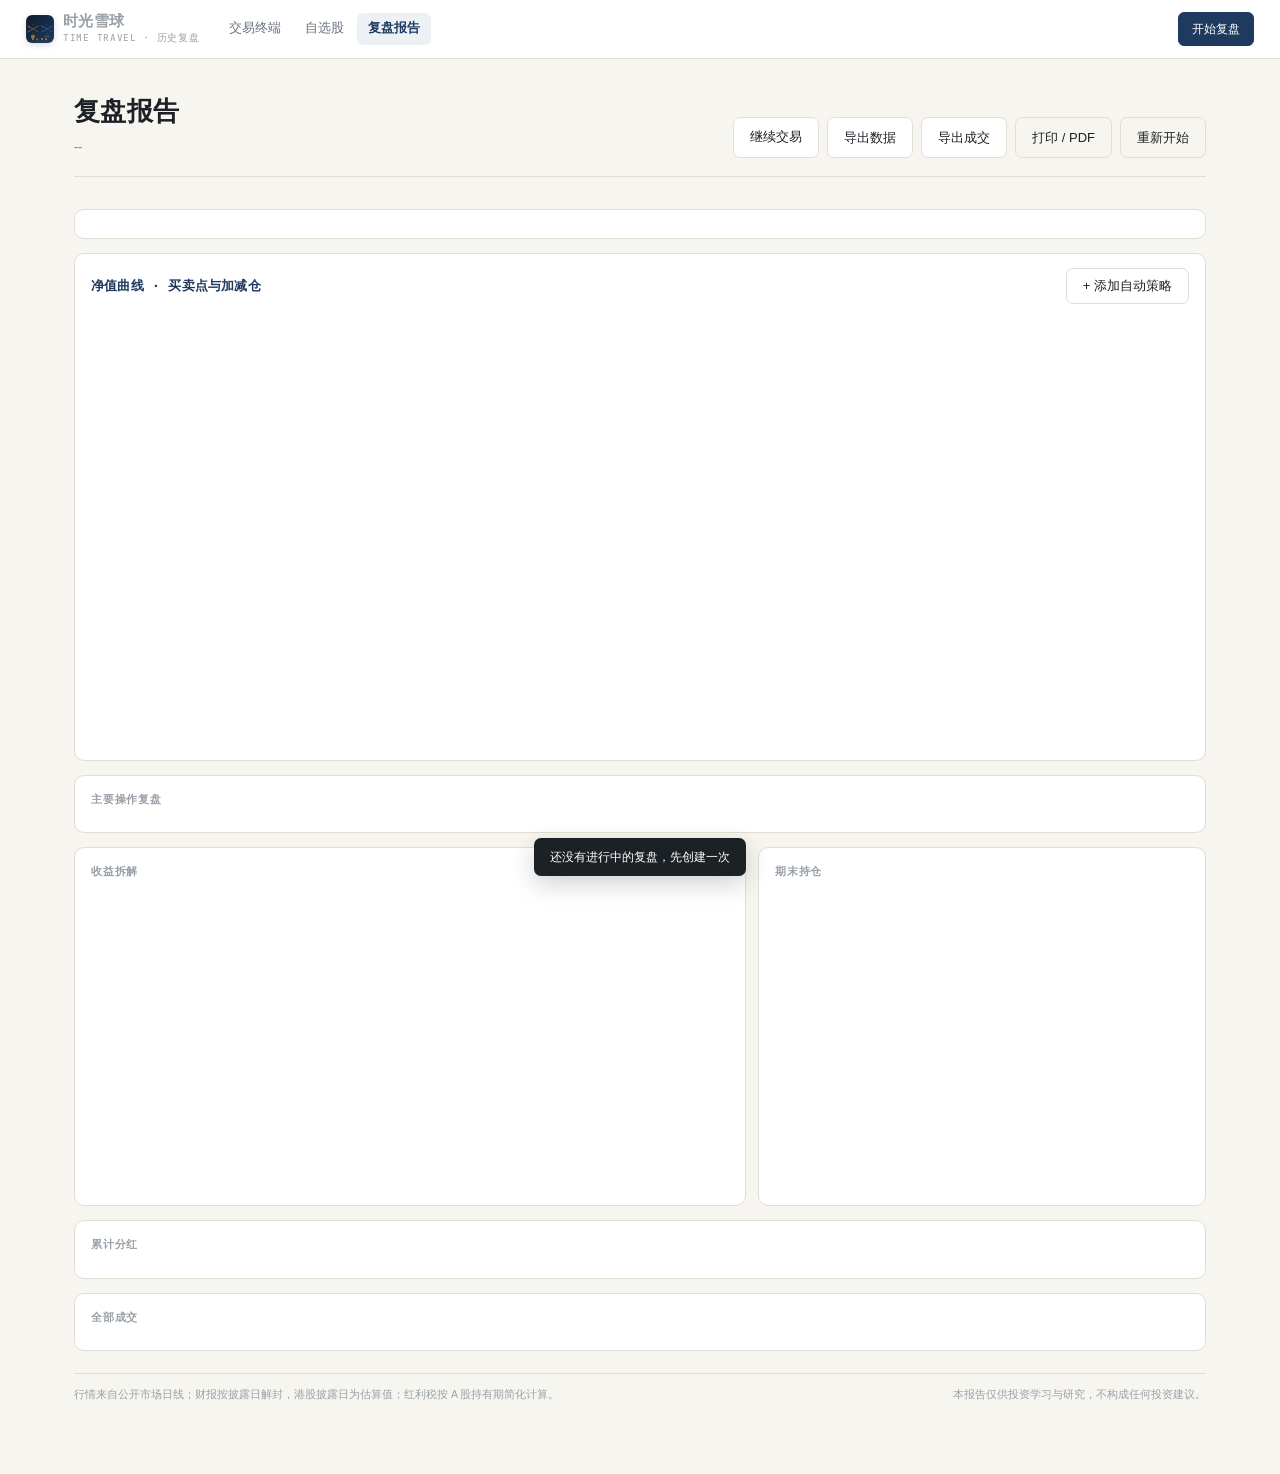
==== review.html @ 8feeda18 "自选股页新增标普500基准卡片：时点报价、日涨跌、近1年与复盘以来表现、90日迷你走势" ====
<!DOCTYPE html>
<html lang="zh-CN">
<head>
<meta charset="UTF-8">
<meta name="viewport" content="width=device-width, initial-scale=1.0">
<title>复盘报告 · 时光雪球</title>
<link rel="stylesheet" href="assets/css/app.css?v=20261208">
<link rel="icon" type="image/svg+xml" href="favicon.svg?v=20261208">
<link rel="icon" type="image/png" sizes="32x32" href="assets/img/favicon-32.png?v=20261208">
<link rel="icon" type="image/png" sizes="16x16" href="assets/img/favicon-16.png?v=20261208">
<link rel="apple-touch-icon" sizes="180x180" href="assets/img/apple-touch-icon.png?v=20261208">
<link rel="manifest" href="manifest.json?v=20261208">
<meta name="theme-color" content="#1E3A5F">
<meta name="apple-mobile-web-app-capable" content="yes">
<meta name="apple-mobile-web-app-status-bar-style" content="black-translucent">
<meta name="apple-mobile-web-app-title" content="时光雪球">
</head>
<body>

<header class="site-head" id="siteHead"></header>

<main class="review">
  <div class="review-head">
    <div>
      <h1>复盘报告</h1>
      <p id="rvSub">--</p>
    </div>
    <div class="rv-actions">
      <a class="btn" href="terminal.html">继续交易</a>
      <button class="btn" id="expJson">导出数据</button>
      <button class="btn" id="expCsv">导出成交</button>
      <button class="btn ghost" id="printBtn">打印 / PDF</button>
      <button class="btn ghost" id="restart">重新开始</button>
    </div>
  </div>

  <section class="kpis" id="kpis"></section>

  <section class="rv-card rv-style" id="rvStyle"></section>

  <section class="rv-card rv-curve-card">
    <div class="curve-head">
      <h3>净值曲线 · 买卖点与加减仓 <span id="curveTag"></span></h3>
      <button class="btn ghost sm" id="openStrat">+ 添加自动策略</button>
    </div>
    <div class="strat-list" id="stratList"></div>
    <div id="rvCurve"></div>
  </section>

  <section class="rv-card rv-ops-card">
    <h3>主要操作复盘 <span id="opTag"></span></h3>
    <div class="rv-ops" id="opBody"></div>
  </section>

  <div class="rv-grid">
    <div class="rv-card"><h3>收益拆解 <span>人民币</span></h3><div id="rvMark"></div></div>
    <div class="rv-card"><h3>期末持仓 <span id="holdTag"></span></h3><div class="rv-list" id="holdBody"></div></div>
  </div>

  <div class="rv-card" style="margin-bottom:14px">
    <h3>累计分红 <span id="divTag"></span></h3><div class="rv-list" id="divBody"></div>
  </div>

  <div class="rv-card" style="margin-bottom:16px">
    <h3>全部成交 <span id="tradeTag"></span></h3>
    <div class="rv-list" id="tradeBody"></div>
  </div>

  <footer class="rv-foot">
    <span>行情来自公开市场日线；财报按披露日解封，港股披露日为估算值；红利税按 A 股持有期简化计算。</span>
    <span>本报告仅供投资学习与研究，不构成任何投资建议。</span>
  </footer>
</main>

<div id="toast"></div>

<script src="assets/vendor/echarts.min.js?v=20261208"></script>
<script src="assets/js/store.js?v=20261208"></script>
<script src="assets/js/market.js?v=20261208"></script>
<script src="assets/js/glossary.js?v=20261208"></script>
<script src="assets/js/engine.js?v=20261208"></script>
<script src="assets/js/strategy.js?v=20261208"></script>
<script src="assets/js/ui.js?v=20261208"></script>
<script src="assets/js/pages/review.js?v=20261208"></script>
</body>
</html>
---- assets/css/app.css ----
/* 滚雪球 · 历史投资复盘 — 设计系统 */
@font-face{font-family:"JBMono";src:url("../fonts/JetBrainsMono-Regular.ttf") format("truetype");font-weight:400;font-display:swap}
@font-face{font-family:"JBMono";src:url("../fonts/JetBrainsMono-Bold.ttf") format("truetype");font-weight:700;font-display:swap}

:root{
  --bg:#F7F5F0;
  --bg2:#FFFFFF;
  --ink:#1C2126;
  --muted:#6A7280;
  --faint:#9AA0A8;
  --rule:#E3DED3;
  --rule2:#EFEBE2;
  --accent:#1E3A5F;
  --accent2:#B07A2E;
  --accent-soft:#EDF1F6;
  --accent2-soft:#FAF3E6;
  --up:#C0453B;
  --down:#2E7D5B;
  --mono:"JBMono","SF Mono",Menlo,Consolas,monospace;
  --sans:-apple-system,BlinkMacSystemFont,"PingFang SC","Hiragino Sans GB","Microsoft YaHei",sans-serif;
  --radius:10px;
  --shadow:0 10px 30px rgba(28,33,38,.06);
}

*{margin:0;padding:0;box-sizing:border-box}
html{scroll-behavior:smooth}
body{font-family:var(--sans);background:var(--bg);color:var(--ink);font-size:14px;line-height:1.7;-webkit-font-smoothing:antialiased}
a{color:var(--accent);text-decoration:none}
a:hover{text-decoration:underline}
button{font-family:inherit;cursor:pointer}
input,select{font-family:inherit}
::selection{background:var(--accent-soft)}
.up{color:var(--up)!important}
.down{color:var(--down)!important}
.mono{font-family:var(--mono)}
.hide{display:none!important}

/* ---------- 公共头部 ---------- */
.site-head{position:sticky;top:0;z-index:50;background:rgba(255,255,255,.94);backdrop-filter:blur(8px);border-bottom:1px solid var(--rule)}
.head-in{max-width:1440px;margin:0 auto;display:flex;align-items:center;gap:18px;padding:10px 26px;min-height:58px}
.brand{display:flex;align-items:center;gap:9px;color:var(--accent);flex:0 0 auto}
.brand svg{width:22px;height:22px;stroke:currentColor;fill:none;stroke-width:1.7;stroke-linecap:round;stroke-linejoin:round}
.brand img{width:28px;height:28px;border-radius:6px;object-fit:contain;box-shadow:0 2px 6px rgba(30,58,95,.18);background:var(--bg2)}
.brand b{font-size:15px;font-weight:800;letter-spacing:.4px;display:block;line-height:1.2}
.brand span{font-family:var(--mono);font-size:9.5px;color:var(--faint);letter-spacing:.7px;display:block}
.nav{display:flex;gap:2px;flex:1 1 auto;min-width:0;overflow-x:auto;scrollbar-width:none}
.nav::-webkit-scrollbar{display:none}
.nav a{color:var(--muted);font-size:12.5px;padding:5px 11px;border-radius:6px;white-space:nowrap}
.nav a:hover{background:var(--rule2);color:var(--ink);text-decoration:none}
.nav a.on{color:var(--accent);background:var(--accent-soft);font-weight:600}
.head-meta{display:flex;align-items:center;gap:14px;flex:0 0 auto}
.hm{text-align:right;line-height:1.35}
.hm span{display:block;font-size:9.5px;color:var(--faint);letter-spacing:.5px}
.hm b{font-family:var(--mono);font-size:13px;color:var(--ink);font-weight:700}
.hm b.accent{color:var(--accent)}
.hm b.up{color:var(--up)}
.hm b.down{color:var(--down)}
.head-cta{font-size:12px;padding:6px 13px;border-radius:6px;background:var(--accent);color:#fff;border:1px solid var(--accent);white-space:nowrap}
.head-cta:hover{background:#18304E;text-decoration:none}

/* ---------- 通用 ---------- */
.wrap{max-width:1120px;margin:0 auto;padding:0 26px}
.btn{display:inline-flex;align-items:center;justify-content:center;gap:6px;border:1px solid var(--rule);background:#fff;color:var(--ink);font-size:13px;padding:8px 16px;border-radius:7px;transition:all .15s}
.btn:hover{border-color:#C8BFAB;text-decoration:none}
.btn.solid{background:var(--accent);border-color:var(--accent);color:#fff}
.btn.solid:hover{background:#18304E}
.btn.gold{background:var(--accent2);border-color:var(--accent2);color:#fff}
.btn.gold:hover{background:#976726}
.btn.ghost{background:transparent}
.btn:disabled{opacity:.45;cursor:not-allowed}
.btn svg{width:14px;height:14px;stroke:currentColor;fill:none;stroke-width:1.8;stroke-linecap:round;stroke-linejoin:round}
.small{font-size:11.5px;color:var(--muted)}
.tag{display:inline-flex;align-items:center;gap:4px;font-family:var(--mono);font-size:10px;letter-spacing:.6px;color:var(--accent2);border:1px solid #E7D3B3;background:var(--accent2-soft);padding:1px 7px;border-radius:99px}
.card{background:var(--bg2);border:1px solid var(--rule);border-radius:var(--radius)}
.sec-title{display:flex;align-items:baseline;justify-content:space-between;gap:12px;margin-bottom:12px}
.sec-title h2{font-size:17px;font-weight:800;letter-spacing:.3px}
.sec-title p{font-size:12px;color:var(--muted)}

/* ---------- 首页 ---------- */
.hero{padding:64px 0 44px;border-bottom:1px solid var(--rule);position:relative;overflow:hidden}
.hero::after{content:"";position:absolute;right:-80px;top:-60px;width:420px;height:420px;border-radius:50%;background:radial-gradient(circle,rgba(176,122,46,.10),transparent 68%);pointer-events:none}
.hero-grid{display:grid;grid-template-columns:minmax(0,1.15fr) minmax(0,.85fr);gap:48px;align-items:center}
.hero h1{font-size:40px;line-height:1.28;font-weight:800;letter-spacing:.8px;margin:16px 0 14px}
.hero h1 em{font-style:normal;color:var(--accent2)}
.hero .lede{font-size:15px;color:var(--muted);max-width:560px;line-height:1.85}
.hero .actions{display:flex;gap:10px;margin-top:26px;flex-wrap:wrap}
.hero .hint{margin-top:13px;font-size:11.5px;color:var(--faint)}
.hero-panel{background:#fff;border:1px solid var(--rule);border-radius:14px;box-shadow:var(--shadow);padding:18px 20px}
.hp-head{display:flex;align-items:center;justify-content:space-between;border-bottom:1px solid var(--rule2);padding-bottom:10px;margin-bottom:12px}
.hp-head span{font-family:var(--mono);font-size:10px;letter-spacing:1.2px;color:var(--faint)}
.hp-head b{font-size:12px;color:var(--accent)}
.hp-row{display:flex;justify-content:space-between;align-items:center;padding:7px 0;border-bottom:1px dashed var(--rule2);font-size:12px}
.hp-row:last-child{border-bottom:0}
.hp-row span{color:var(--muted)}
.hp-row b{font-family:var(--mono);font-weight:700}
.hp-total{display:flex;justify-content:space-between;align-items:baseline;margin-top:10px;padding-top:10px;border-top:1px solid var(--rule)}
.hp-total span{font-size:11px;color:var(--muted)}
.hp-total b{font-family:var(--mono);font-size:26px;color:var(--accent);letter-spacing:-.5px}
.steps{display:grid;grid-template-columns:repeat(3,1fr);gap:16px;padding:40px 0 8px}
.step{padding:20px 0 0;border-top:2px solid var(--accent)}
.step .no{font-family:var(--mono);font-size:11px;color:var(--accent2);letter-spacing:1px}
.step h3{font-size:15px;margin:7px 0 5px;font-weight:700}
.step p{font-size:12.5px;color:var(--muted);line-height:1.75}
.features{display:grid;grid-template-columns:repeat(3,1fr);gap:14px;padding:34px 0 60px}
.feature{background:#fff;border:1px solid var(--rule);border-radius:var(--radius);padding:17px 18px}
.feature svg{width:20px;height:20px;stroke:var(--accent);fill:none;stroke-width:1.6;stroke-linecap:round;stroke-linejoin:round;margin-bottom:9px}
.feature h4{font-size:13.5px;margin-bottom:4px}
.feature p{font-size:12px;color:var(--muted);line-height:1.75}
.foot{border-top:1px solid var(--rule);padding:22px 0 40px;font-size:11.5px;color:var(--faint);display:flex;justify-content:space-between;gap:16px;flex-wrap:wrap}

/* ---------- 新建复盘 ---------- */
.setup{max-width:780px;margin:0 auto;padding:44px 26px 70px}
.setup h1{font-size:26px;font-weight:800;letter-spacing:.5px}
.setup > p{color:var(--muted);font-size:13px;margin:6px 0 26px}
.form-card{background:#fff;border:1px solid var(--rule);border-radius:12px;padding:22px 24px;margin-bottom:14px}
.form-card h2{font-size:13px;font-weight:700;letter-spacing:.4px;margin-bottom:14px;display:flex;align-items:center;gap:8px}
.form-card h2 .no{font-family:var(--mono);font-size:10.5px;color:var(--accent2)}
.field-row{display:grid;grid-template-columns:1fr 1fr;gap:16px}
.field{display:flex;flex-direction:column;gap:5px}
.field label{font-size:11px;color:var(--muted);letter-spacing:.4px}
.field input{font-family:var(--mono);font-size:13px;padding:8px 10px;border:1px solid var(--rule);border-radius:6px;background:#FCFBF8;color:var(--ink)}
.field input:focus{outline:none;border-color:var(--accent);background:#fff}
.field .sub{font-size:10.5px;color:var(--faint)}
.pick-search{position:relative;margin-bottom:10px}
.pick-search input{width:100%;padding:8px 10px;border:1px solid var(--rule);border-radius:6px;background:#FCFBF8;font-size:12px}
.pick-search input:focus{outline:none;border-color:var(--accent);background:#fff}
.pick-results{position:absolute;left:0;right:0;top:calc(100% + 4px);z-index:20;background:#fff;border:1px solid var(--rule);border-radius:8px;box-shadow:var(--shadow);max-height:240px;overflow-y:auto}
.pick-results.hide{display:none}
.pick-row{display:flex;align-items:center;gap:8px;padding:8px 12px;font-size:12px;cursor:pointer;border-bottom:1px solid var(--rule2)}
.pick-row:last-child{border-bottom:0}
.pick-row:hover{background:#FBFAF6}
.pick-row b{font-weight:600}
.pick-row span{font-family:var(--mono);font-size:10px;color:var(--faint)}
.pick-row em{margin-left:auto;font-style:normal;font-size:11px;color:var(--accent)}
.chips{display:flex;flex-wrap:wrap;gap:7px}
.pick-chip{display:inline-flex;align-items:center;gap:7px;border:1px solid var(--rule);background:#FBFAF7;border-radius:99px;padding:4px 6px 4px 11px;font-size:11.5px}
.pick-chip b{font-weight:600}
.pick-chip span{font-family:var(--mono);font-size:9.5px;color:var(--faint)}
.pick-chip button{border:0;background:transparent;color:var(--faint);font-size:14px;line-height:1;padding:0 3px}
.pick-chip button:hover{color:var(--up)}
.setup-actions{display:flex;justify-content:space-between;align-items:center;gap:14px;margin-top:20px}
.setup-actions .tip{font-size:11px;color:var(--faint)}
.form-card .sub.inline{font-size:10.5px;color:var(--faint);font-weight:400;margin-left:6px}

/* step 03 运行模式 */
.mode-row{display:grid;grid-template-columns:repeat(3,1fr);gap:10px}
.mode-item{border:1.5px solid var(--rule);border-radius:8px;padding:12px 14px;cursor:pointer;transition:border-color .15s,background .15s;display:flex;flex-direction:column;gap:3px}
.mode-item b{font-size:12.5px;color:var(--accent);font-weight:700}
.mode-item span{font-size:10.5px;color:var(--muted);line-height:1.5}
.mode-item input{display:none}
.mode-item.on{border-color:var(--accent);background:rgba(30,58,95,.05)}

.preset-box{margin-top:16px;border:1px dashed var(--rule);border-radius:8px;padding:12px 14px;background:#FBFAF7}
.preset-head{display:flex;justify-content:space-between;align-items:center;margin-bottom:8px;font-size:11px;color:var(--muted);font-weight:600}
.preset-note{font-size:10.5px;color:var(--faint);margin:10px 0 0;line-height:1.6}
.preset-list{display:flex;flex-direction:column;gap:8px}

.preset-row{border:1px solid var(--rule);border-radius:6px;padding:10px 12px;background:#fff;display:flex;align-items:center;gap:10px}
.preset-row .pr-toggle{width:14px;height:14px;accent-color:var(--accent);cursor:pointer}
.preset-row .pr-color{width:14px;height:14px;border-radius:3px;border:1px solid rgba(0,0,0,.12);flex-shrink:0}
.preset-row .pr-main{flex:1;min-width:0}
.preset-row .pr-main b{font-size:12px;color:var(--accent);display:block;margin-bottom:2px}
.preset-row .pr-main span{font-size:10.5px;color:var(--muted);line-height:1.5}
.preset-row .pr-del{border:0;background:transparent;color:var(--faint);font-size:15px;cursor:pointer;padding:0 4px}
.preset-row .pr-del:hover{color:var(--up)}
.preset-row.disabled{opacity:.45}

@media (max-width:640px){
  .mode-row{grid-template-columns:1fr}
}

/* ---------- 终端 ---------- */
.term{max-width:1440px;margin:0 auto;padding:12px 20px 16px;display:flex;flex-direction:column;gap:10px}
.acct-strip{display:grid;grid-template-columns:repeat(7,minmax(0,1fr)) auto;gap:10px;background:#fff;border:1px solid var(--rule);border-radius:10px;padding:10px 16px}
.god-bar{display:flex;align-items:center;gap:6px;flex-wrap:wrap;padding:7px 14px;border-top:1px solid var(--rule2);background:#FBFAF7;font-size:11px;color:var(--muted)}
.god-ttl{font-size:10px;letter-spacing:.5px;color:var(--accent);border:1px solid var(--accent-soft);background:var(--accent-soft);border-radius:4px;padding:2px 7px;font-weight:700}
.god-sel{height:26px;font-size:11px;padding:0 6px}
.god-x{width:62px;height:26px;font-family:var(--mono);font-size:11px;text-align:center;border:1px solid var(--rule);border-radius:5px;background:#fff;color:var(--ink)}
.god-op{color:var(--faint)}
.god-bar button{height:26px;padding:0 10px;font-size:11px;border:1px solid var(--rule);border-radius:5px;background:#fff;color:var(--muted);cursor:pointer}
.god-bar button:hover{border-color:var(--accent);color:var(--accent)}
.god-bar button.on{background:var(--accent);border-color:var(--accent);color:#fff}
.god-tip{margin-left:auto;font-size:10px;color:var(--faint)}
.acct{display:flex;flex-direction:column;gap:1px;min-width:0}
.acct span{font-size:9.5px;color:var(--faint);letter-spacing:.6px}
.acct b{font-family:var(--mono);font-size:15px;font-weight:700;white-space:nowrap;overflow:hidden;text-overflow:ellipsis}
.acct b.accent{color:var(--accent)}
.acct b.up{color:var(--up)}
.acct b.down{color:var(--down)}
.acct-opt{justify-content:center;align-items:flex-start;gap:4px;cursor:pointer;padding-left:12px;border-left:1px solid var(--rule)}
.acct-opt input{width:14px;height:14px;margin:0;accent-color:var(--accent);cursor:pointer}
.acct-opt i{font-style:normal;font-size:9.5px;color:var(--faint);letter-spacing:.4px;white-space:nowrap}
.timebar{display:flex;align-items:center;gap:12px;background:#fff;border:1px solid var(--rule);border-radius:10px;padding:9px 14px;flex-wrap:wrap}
.tb-date{display:flex;flex-direction:column;line-height:1.2;flex:0 0 auto}
.tb-date span{font-size:9px;color:var(--faint);letter-spacing:.6px}
.tb-date b{font-family:var(--mono);font-size:15px;color:var(--accent)}
.tb-slider{flex:1 1 240px;display:flex;align-items:center;gap:8px;min-width:150px}
.tb-slider input[type=range]{flex:1;accent-color:var(--accent);height:4px}
.tb-slider .end{font-family:var(--mono);font-size:9.5px;color:var(--faint)}
.tb-quick{display:flex;gap:5px;flex-wrap:wrap}
.tb-quick button{font-size:10.5px;padding:4px 9px;border:1px solid var(--rule);background:#fff;border-radius:5px;color:var(--muted)}
.tb-quick button:hover{border-color:var(--accent);color:var(--accent)}
.tb-quick button.gold{border-color:#E7D3B3;background:var(--accent2-soft);color:var(--accent2)}
.tb-quick input[type=date]{font-family:var(--mono);font-size:10.5px;border:1px solid var(--rule);background:#fff;border-radius:5px;padding:3px 6px;color:var(--accent)}
.tb-wait{display:flex;align-items:center;gap:3px;font-size:10px;color:var(--faint);border:1px solid var(--rule2);background:#FCFBF8;border-radius:5px;padding:2px 6px}
.tb-wait input[type=number]{width:34px;font-family:var(--mono);font-size:10.5px;border:1px solid var(--rule);background:#fff;border-radius:4px;padding:2px 3px;color:var(--ink);text-align:center}
.tb-wait button{font-size:10px;padding:3px 9px;border:1px solid var(--accent);background:var(--accent);color:#fff;border-radius:4px;line-height:1.3}
.tb-wait button:hover{background:#162C48}
.tb-quick button.play{border-color:#C6DDD2;background:#EDF5F0;color:#2E7D5B}
.tb-quick button.play.on{background:#2E7D5B;border-color:#2E7D5B;color:#fff}
.tb-quick button.play:hover{opacity:.88}
.wc-act button:disabled{opacity:.4;cursor:not-allowed}
.term-grid{display:grid;grid-template-columns:minmax(0,1fr) 340px;gap:10px;min-height:0;align-items:start}
.term-left{display:flex;flex-direction:column;gap:10px;min-width:0}
.chart-card{background:#fff;border:1px solid var(--rule);border-radius:10px;padding:10px 12px 4px;display:flex;flex-direction:column;min-height:0}
.chart-head{display:flex;align-items:flex-start;justify-content:space-between;gap:12px;flex-wrap:wrap;padding-bottom:6px}
.chart-head h1{font-size:13.5px;font-weight:700}
.chart-head p{font-size:10px;color:var(--faint);margin-top:2px}
.chart-tools{display:flex;align-items:center;gap:6px;flex-wrap:wrap}
.select{font-family:var(--mono);font-size:10.5px;border:1px solid var(--rule);background:#FBFAF7;border-radius:5px;padding:3px 6px;color:var(--accent);max-width:170px}
.seg{display:inline-flex;border:1px solid var(--rule);border-radius:6px;overflow:hidden;background:#fff}
.seg button{border:0;border-right:1px solid var(--rule);background:#fff;color:var(--muted);font-size:10px;padding:3px 8px}
.seg button:last-child{border-right:0}
.seg button.on{background:var(--accent);color:#fff}
.growth-period{align-self:center}
.growth-metric{display:flex;gap:8px;margin:10px 0 6px}
.growth-metric button{flex:1;text-align:left;border:1px solid var(--rule);background:#FBFAF7;border-radius:7px;padding:8px 10px;color:var(--muted);font-size:11px;font-family:var(--mono);line-height:1.4}
.growth-metric button b{display:block;font-size:15px;color:var(--ink);font-weight:600;margin-top:3px;font-family:var(--mono)}
.growth-metric button.on{border-color:var(--accent);background:#fff}
.growth-metric button.on b{color:var(--accent)}
.chip{font-family:var(--mono);font-size:9.5px;color:var(--muted);border:1px solid var(--rule);background:#FBFAF7;border-radius:4px;padding:1px 6px;white-space:nowrap}
.chip-tog{cursor:pointer;transition:color .15s,border-color .15s,background .15s}
.chip-tog:hover{color:var(--ink);border-color:var(--rule2)}
.chip-tog.on{color:var(--accent);border-color:rgba(30,58,95,.38);background:rgba(30,58,95,.06)}
.chip-tog.on::before{content:"";display:inline-block;width:9px;border-top:1.4px dashed #8A93A0;vertical-align:2px;margin-right:4px}
.legend-dot{display:inline-block;width:6px;height:6px;border-radius:50%;margin-right:3px;vertical-align:1px}
.legend-dot.b{background:var(--up)}
.legend-dot.s{background:var(--down)}
#chart{width:100%;height:440px}
.ledger{background:#fff;border:1px solid var(--rule);border-radius:10px;overflow:hidden;flex:0 0 196px;display:flex;flex-direction:column;min-width:0}
.term-left{min-width:0}
.ledger-head{display:flex;align-items:center;justify-content:space-between;gap:10px;padding:7px 12px;border-bottom:1px solid var(--rule2);background:#FBFAF7}
.tabs{display:flex;gap:2px}
.tabs button{border:0;background:transparent;color:var(--muted);font-size:11px;padding:3px 9px;border-radius:4px}
.tabs button.on{background:#fff;color:var(--accent);font-weight:600;box-shadow:0 1px 2px rgba(0,0,0,.06)}
.ledger-meta{font-family:var(--mono);font-size:9.5px;color:var(--faint)}
.ledger-body{flex:1 1 auto;overflow:auto}
.ledger table{width:100%;border-collapse:collapse;font-size:10.5px}
.ledger th{position:sticky;top:0;background:#fff;color:var(--faint);font-weight:600;font-size:9.5px;letter-spacing:.4px;text-align:left;padding:5px 10px;border-bottom:1px solid var(--rule2);white-space:nowrap;z-index:1}
.ledger td{padding:5px 10px;border-bottom:1px solid #F6F3EC;white-space:nowrap}
.ledger td.n,.ledger th.n{font-family:var(--mono);text-align:right}
.ledger td .code{font-family:var(--mono);font-size:9px;color:var(--faint);display:block;line-height:1.2}
.ledger .buy{color:var(--up);font-weight:600}
.ledger .sell{color:var(--down);font-weight:600}
.lbtn{font-size:9.5px;padding:2px 7px;border-radius:4px;border:1px solid var(--rule);background:#fff;color:var(--muted);margin-left:3px}
.lbtn.buy-b{color:var(--up);border-color:#E8C9C5}
.lbtn.sell-b{color:var(--down);border-color:#C6DDD2}
.empty{padding:18px;text-align:center;color:var(--faint);font-size:11px}

/* 右侧估值栏 */
.panel{background:#fff;border:1px solid var(--rule);border-radius:10px;padding:12px 14px}
.panel-head{display:flex;align-items:baseline;justify-content:space-between;gap:8px;margin:2px 0 8px}
.panel-head span{font-size:9.5px;letter-spacing:1.1px;color:var(--faint);font-family:var(--mono)}
.panel-head em{font-size:9px;color:var(--faint);font-style:normal}
.v-grid{display:grid;grid-template-columns:1fr 1fr;gap:7px}
.v-card{border:1px solid var(--rule2);border-radius:7px;padding:7px 9px;background:#FBFAF7}
.v-card .k{font-size:9.5px;color:var(--muted)}
.v-card .n{font-family:var(--mono);font-size:16px;font-weight:700;color:var(--accent);line-height:1.3}
.v-card .s{font-size:9px;color:var(--faint)}
/* ROE：当下 + 近 1/3/5 年 */
.roe-row{display:grid;grid-template-columns:1.05fr 1.95fr;gap:7px;margin-top:7px}
.roe-main{border:1px solid var(--rule2);border-radius:7px;padding:7px 9px;background:#FBFAF7}
.roe-main .k{font-size:9.5px;color:var(--muted)}
.roe-main .n{font-family:var(--mono);font-size:16px;font-weight:700;color:var(--accent);line-height:1.3}
.roe-main .s{font-size:9px;color:var(--faint)}
.roe-past{display:grid;grid-template-columns:repeat(3,1fr);border:1px solid var(--rule2);border-radius:7px;background:#FBFAF7;padding:7px 0}
.roe-past>div{padding:0 9px;border-left:1px dashed var(--rule2);display:flex;flex-direction:column;justify-content:center}
.roe-past>div:first-child{border-left:0}
.roe-past span{font-size:9px;color:var(--muted);line-height:1.3}
.roe-past b{font-family:var(--mono);font-size:14px;font-weight:700;color:var(--ink);line-height:1.35}
.roe-past i{font-size:8.5px;font-style:normal;color:var(--faint);line-height:1.2}
@media (max-width:720px){
  .roe-row{grid-template-columns:1fr}
  .roe-past{border-top:0}
}
#growth{height:104px;margin:2px 0 8px}
.table-wrap{max-height:150px;overflow:auto;border:1px solid var(--rule2);border-radius:6px;margin-bottom:10px}
.table-wrap table{width:100%;border-collapse:collapse;font-size:10px}
.table-wrap th{position:sticky;top:0;background:#FBFAF7;color:var(--faint);font-weight:600;text-align:left;padding:4px 8px;border-bottom:1px solid var(--rule2);white-space:nowrap;font-size:9px}
.table-wrap td{padding:4px 8px;border-bottom:1px solid #F6F3EC;white-space:nowrap}
.table-wrap td.n,.table-wrap th.n{font-family:var(--mono);text-align:right}
#curve{height:112px;margin-top:2px}

/* 底部交易条 */
.dock{position:sticky;bottom:0;z-index:40;background:rgba(255,255,255,.96);backdrop-filter:blur(8px);border-top:1px solid var(--rule);display:flex;align-items:center;gap:14px;padding:8px 22px;flex-wrap:wrap}
.dock .target{font-size:11px;color:var(--muted);flex:0 0 auto}
.dock .target b{color:var(--accent);font-size:12px}
.dock input[type=number]{width:86px;font-family:var(--mono);font-size:12px;padding:5px 7px;border:1px solid var(--rule);border-radius:5px;background:#FCFBF8;text-align:right}
.dock .act{font-size:12px;padding:6px 16px;border-radius:6px;border:1px solid var(--rule);background:#fff}
.dock .act.buy{color:var(--up);border-color:#E3BDB8}
.dock .act.buy:hover{background:#FDF4F3}
.dock .act.sell{color:var(--down);border-color:#BCD9CC}
.dock .act.sell:hover{background:#F2F9F5}
.dock .drip{margin-left:auto;display:flex;align-items:center;gap:6px;font-size:10.5px;color:var(--muted)}
.dock .drip input{accent-color:var(--accent)}
.dock .deal-info{flex:1 1 100%;display:flex;align-items:baseline;gap:16px;flex-wrap:wrap;font-family:var(--mono);font-size:11px;color:var(--muted);padding:0 2px 7px;border-bottom:1px solid var(--rule2);margin-bottom:1px}
.dock .deal-info b{color:var(--ink);font-weight:600}
.dock .deal-info .k{color:var(--faint);font-size:10px;font-family:inherit}
.dock .deal-info .warn{color:var(--up)}
.dock .deal-info .warn b{color:var(--up)}
.dock .deal-info .pos{color:var(--down)}
.dock a{font-size:11px}

/* ---------- 自选股页 ---------- */
.wl-page{max-width:1240px;margin:0 auto;padding:28px 24px 60px}
.wl-head{display:flex;align-items:flex-end;justify-content:space-between;gap:20px;flex-wrap:wrap;border-bottom:1px solid var(--rule);padding-bottom:16px;margin-bottom:18px}
.wl-head h1{font-size:24px;font-weight:800}
.wl-head p{font-size:12px;color:var(--muted);margin-top:3px}
.wl-search{position:relative;width:320px;max-width:100%}
.wl-search input{width:100%;padding:8px 10px;border:1px solid var(--rule);border-radius:6px;background:#fff;font-size:12px}
.wl-search input:focus{outline:none;border-color:var(--accent)}
.wl-meta{display:flex;justify-content:space-between;font-family:var(--mono);font-size:10.5px;color:var(--faint);margin-bottom:12px}
.wl-timebar{margin-bottom:12px}
.wl-grid{display:grid;grid-template-columns:repeat(auto-fill,minmax(262px,1fr));gap:12px}
.wcard{border:1px solid var(--rule);border-radius:10px;background:#fff;padding:14px 15px 12px;transition:border-color .15s,box-shadow .15s;display:flex;flex-direction:column}
.wcard:hover{border-color:#C8BFAB;box-shadow:var(--shadow)}
.wcard.on{border-color:var(--accent);box-shadow:inset 0 0 0 1px var(--accent)}
.wc-top{display:flex;align-items:baseline;gap:6px;flex-wrap:wrap}
.wc-top b{font-size:14px}
.wc-top span{font-family:var(--mono);font-size:9px;color:var(--faint)}
.wc-chg{margin-left:auto;font-family:var(--mono);font-size:10.5px}
.wc-price{font-family:var(--mono);font-size:25px;font-weight:700;letter-spacing:-.5px;margin:6px 0 9px;line-height:1.1}
.wc-price small{font-family:var(--sans);font-size:9.5px;color:var(--faint);font-weight:400;margin-left:4px}
.wc-fund{display:grid;grid-template-columns:repeat(3,1fr);gap:8px;border-top:1px dashed var(--rule2);padding-top:8px}
.wf{min-width:0}
.wf span{display:block;font-size:9px;color:var(--faint);letter-spacing:.3px;white-space:nowrap}
.wf b{display:block;font-family:var(--mono);font-size:14px;font-weight:700;line-height:1.3;color:var(--ink);letter-spacing:-.2px}
.wf em{display:block;font-family:var(--mono);font-size:9px;font-style:normal;color:var(--muted);white-space:nowrap}
.wc-mark{display:flex;align-items:center;gap:7px;margin-top:9px;flex-wrap:wrap;min-height:18px}
.badge{font-size:9.5px;padding:1px 7px;border-radius:20px;border:1px solid;line-height:1.65;white-space:nowrap}
.badge.low{color:var(--down);background:#EAF3EE;border-color:#C6DDD2}
.badge.mid{color:var(--accent);background:var(--accent-soft);border-color:#D3DEEC}
.badge.high{color:var(--up);background:#FBEDEB;border-color:#E8C9C5}
.badge.none{color:var(--faint);background:#FAF9F6;border-color:var(--rule)}
.wc-mark .grow{font-family:var(--mono);font-size:9px;color:var(--muted);white-space:nowrap;overflow:hidden;text-overflow:ellipsis}
.wc-hold{display:grid;grid-template-columns:repeat(3,1fr);gap:6px;border-top:1px dashed var(--rule2);padding-top:8px;margin-top:9px}
.wc-hold span{font-size:9px;color:var(--faint);white-space:nowrap}
.wc-hold b{display:block;font-family:var(--mono);font-size:11px;font-weight:600;color:var(--ink);letter-spacing:-.2px}
.wc-act{display:flex;gap:6px;margin-top:auto;padding-top:10px;align-items:center}
.wc-act button{font-size:10.5px;padding:3px 10px;border-radius:4px;border:1px solid var(--rule);background:#fff;color:var(--muted)}
.wc-act button.buy{color:var(--up);border-color:#E8C9C5}
.wc-act button.sell{color:var(--down);border-color:#C6DDD2}
.wc-act button.rm{margin-left:auto;color:var(--faint);border-color:transparent;background:transparent}
.wc-act button.rm:hover{color:var(--up)}
.wc-act .lot{font-family:var(--mono);font-size:9.5px;color:var(--faint)}
.idx-card{background:linear-gradient(180deg,#FBFAF6,#fff 62%);border-style:dashed;border-color:#DCD5C6}
.idx-spark{display:block;width:100%;height:44px;margin:0 0 8px}
.idx-spark polyline{fill:none;stroke:var(--accent);stroke-width:1.3;stroke-linejoin:round;opacity:.42}
.idx-stats{display:grid;grid-template-columns:repeat(3,1fr);gap:6px;border-top:1px dashed var(--rule2);padding-top:8px}
.idx-stats span{font-size:9px;color:var(--faint);white-space:nowrap}
.idx-stats b{display:block;font-family:var(--mono);font-size:11.5px;font-weight:600;color:var(--ink);letter-spacing:-.2px}
.idx-note{margin-top:8px;font-family:var(--mono);font-size:9px;color:var(--faint)}

/* ---------- 复盘页 ---------- */
.review{max-width:1180px;margin:0 auto;padding:30px 24px 70px}
.review-head{display:flex;align-items:flex-end;justify-content:space-between;gap:18px;flex-wrap:wrap;border-bottom:1px solid var(--rule);padding-bottom:18px;margin-bottom:18px}
.review-head h1{font-size:26px;font-weight:800;letter-spacing:.4px}
.review-head p{font-size:12px;color:var(--muted);margin-top:4px}
.rv-actions{display:flex;gap:8px;flex-wrap:wrap}
.kpis{display:grid;grid-template-columns:repeat(5,1fr);gap:10px;margin-bottom:14px}
.kpi{background:#fff;border:1px solid var(--rule);border-radius:9px;padding:12px 14px}
.kpi span{font-size:9.5px;color:var(--faint);letter-spacing:.5px;display:block}
.kpi b{font-family:var(--mono);font-size:22px;font-weight:700;color:var(--accent);letter-spacing:-.4px;display:block;margin-top:2px}
.kpi em{font-style:normal;font-size:10px;color:var(--muted)}
.rv-grid{display:grid;grid-template-columns:minmax(0,1.5fr) minmax(0,1fr);gap:12px;margin-bottom:14px}
.rv-card{background:#fff;border:1px solid var(--rule);border-radius:10px;padding:14px 16px}
.rv-card h3{font-size:11px;font-family:var(--mono);letter-spacing:.8px;color:var(--faint);font-weight:600;margin-bottom:10px;display:flex;justify-content:space-between;gap:8px}
.rv-card h3 span{font-family:var(--mono);font-size:10px;color:var(--faint);font-weight:400;letter-spacing:0}
#rvCurve{height:430px}
#rvMark{height:300px}
.rv-curve-card,.rv-ops-card{margin-bottom:14px}
.rv-ops{max-height:none}
.op-row{display:grid;grid-template-columns:96px minmax(0,1fr) auto;gap:14px;padding:10px 0;border-bottom:1px solid #F6F3EC;align-items:start}
.op-row:last-child{border-bottom:0}
.op-when{font-family:var(--mono);font-size:11px;color:var(--muted);line-height:1.5}
.op-when b{display:block;color:var(--ink);font-weight:600}
.op-when .tag{display:inline-block;margin-top:3px;font-size:9.5px;padding:1px 6px;border-radius:3px;background:var(--accent-soft);color:var(--accent);letter-spacing:.3px}
.op-when .tag.sell{background:#FBEAE8;color:var(--up)}
.op-main{font-size:12px;color:var(--ink);line-height:1.6}
.op-main .t{font-weight:600}
.op-main .q{font-family:var(--mono);font-size:11px;color:var(--muted);margin-left:6px}
.op-note{margin-top:3px;font-size:11px;color:var(--muted);line-height:1.65}
.op-note b{color:var(--ink);font-weight:600}
.op-amt{font-family:var(--mono);font-size:12px;color:var(--muted);text-align:right;white-space:nowrap}
.rv-list{max-height:300px;overflow:auto}
.rv-list table{width:100%;border-collapse:collapse;font-size:11px}
.rv-list th{position:sticky;top:0;background:#fff;color:var(--faint);font-weight:600;font-size:9.5px;text-align:left;padding:5px 8px;border-bottom:1px solid var(--rule2);white-space:nowrap}
.rv-list td{padding:5px 8px;border-bottom:1px solid #F6F3EC;white-space:nowrap}
.rv-list td.n,.rv-list th.n{font-family:var(--mono);text-align:right}
.rv-foot{margin-top:22px;display:flex;justify-content:space-between;gap:16px;flex-wrap:wrap;font-size:10.5px;color:var(--faint);border-top:1px solid var(--rule);padding-top:12px}
.rv-style{margin-bottom:14px}
.rv-style .sty-tags{display:flex;gap:6px;flex-wrap:wrap;margin-bottom:10px}
.rv-style .sty-tag{font-size:10.5px;padding:3px 9px;border-radius:20px;border:1px solid var(--rule);color:var(--muted);background:#FBFAF7}
.rv-style .sty-tag.hi{border-color:var(--accent);color:var(--accent);background:var(--accent-soft)}
.rv-style .sty-tag.warn{border-color:#D8C3A5;color:#8A5A1E;background:#FBF4E9}
.rv-style .sty-grid{display:grid;grid-template-columns:repeat(auto-fit,minmax(104px,1fr));gap:10px;margin-bottom:10px}
.rv-style .sty-item{min-width:0}
.rv-style .sty-item span{display:block;font-size:9px;color:var(--faint);letter-spacing:.5px}
.rv-style .sty-item b{font-family:var(--mono);font-size:14px;font-weight:700;color:var(--ink);white-space:nowrap}
.rv-style .sty-note{font-size:11px;line-height:1.7;color:var(--muted)}
.rv-style .sty-note b{color:var(--ink)}

/* toast */
#toast{position:fixed;left:50%;bottom:24px;transform:translateX(-50%) translateY(16px);background:#1C2126;color:#fff;font-size:12px;padding:9px 16px;border-radius:7px;box-shadow:0 8px 24px rgba(0,0,0,.18);opacity:0;pointer-events:none;transition:all .22s;z-index:100;max-width:90vw}
#toast.on{opacity:1;transform:translateX(-50%) translateY(0)}

/* ---------- 响应式 ---------- */
@media (max-width:1180px){
  .term-grid{grid-template-columns:minmax(0,1fr) 300px}
  .acct-strip{grid-template-columns:repeat(3,1fr)}
  .acct-opt{padding-left:0;border-left:0;grid-column:1/-1;flex-direction:row;align-items:center;gap:6px}
  .kpis{grid-template-columns:repeat(3,1fr)}
  .rv-grid{grid-template-columns:1fr}
}
@media (max-width:900px){
  .hero-grid{grid-template-columns:1fr;gap:26px}
  .hero h1{font-size:32px}
  .features,.steps{grid-template-columns:1fr}
  .term-grid{grid-template-columns:minmax(0,1fr)}
  .panel{max-height:none;order:2}
  .chart-card{min-height:460px}
  .head-meta .hm.opt{display:none}
  #curve{height:140px}
}
@media (max-width:640px){
  .head-in{padding:8px 14px;gap:10px}
  .brand span{display:none}
  .nav a{font-size:11.5px;padding:4px 8px}
  .head-meta .hm{display:none}
  .head-cta{padding:5px 10px;font-size:11px}
  .wrap,.setup,.wl-page,.review{padding-left:14px;padding-right:14px}
  .term{padding:8px 10px 12px}
  .hero{padding:36px 0 30px}
  .hero h1{font-size:27px}
  .acct-strip{grid-template-columns:repeat(3,minmax(0,1fr));padding:9px 11px;gap:8px}
  .acct b{font-size:12.5px;letter-spacing:-.2px}
  .timebar{padding:8px 10px;gap:8px}
  .tb-date{flex:1 1 100%}
  .tb-slider{order:6;flex:1 1 100%}
  .tb-slider .end{display:none}
  .timebar .tb-quick{order:7;flex-wrap:wrap}
  .tb-quick button{font-size:9.5px;padding:3px 7px}
  .chart-card{min-height:420px;padding:8px 8px 2px}
  #chart{height:340px}
  .ledger{flex:0 0 220px}
  .dock{padding:7px 10px;gap:6px}
  .dock .target{width:100%}
  .dock input[type=number]{width:74px}
  .dock .tb-quick{flex:1 1 auto;flex-wrap:wrap;gap:4px}
  .dock .tb-quick button{font-size:9.5px;padding:3px 7px}
  .dock .drip{margin-left:0}
  .dock .act{flex:1 1 64px}
  .dock .deal-info{gap:10px;font-size:10px;padding-bottom:5px}
  .kpis{grid-template-columns:repeat(2,1fr)}
  .kpi b{font-size:18px}
  .wl-grid{grid-template-columns:1fr}
  .field-row{grid-template-columns:1fr}
  .wl-search{width:100%}
  .review-head h1{font-size:21px}
}
@media print{
  .site-head,.dock,.rv-actions,.rv-foot,.curve-head button,.strat-list{display:none}
  body{background:#fff}
  .rv-card,.kpi{break-inside:avoid}
  .review{padding:0}
  #rvCurve{height:400px}
}

/* ---------- 自动策略弹窗与 chip ---------- */
.curve-head{display:flex;align-items:center;justify-content:space-between;margin-bottom:4px}
.curve-head h3{margin:0;font-size:13px;color:var(--accent);letter-spacing:.2px}
.strat-list{display:flex;flex-wrap:wrap;gap:6px;margin-bottom:8px}
.strat-chip{display:inline-flex;align-items:center;gap:7px;border:1px solid;border-radius:14px;padding:3px 9px 3px 7px;background:#fff;font-size:11px;font-family:var(--mono)}
.strat-chip .sw{width:10px;height:10px;border-radius:2px;flex:0 0 10px}
.strat-chip .sn{color:var(--ink);font-weight:500}
.strat-chip .sr{color:var(--faint)}
.strat-chip .sx{border:0;background:none;color:var(--faint);font-size:13px;padding:0 2px;cursor:pointer;line-height:1}
.strat-chip .sx:hover{color:var(--up)}
.strat-modal{width:min(520px,94vw);max-height:88vh;overflow:auto;background:#fff;border:1px solid var(--rule);border-radius:10px;padding:18px 20px 14px;box-shadow:0 20px 48px rgba(0,0,0,.18);font-size:12px;position:fixed;top:50%;left:50%;transform:translate(-50%,-50%)}
.strat-modal h4{margin:0 0 14px;font-size:14px;color:var(--accent)}
.strat-modal label{display:block;font-size:11px;color:var(--muted);margin-bottom:12px}
.strat-modal label > span{display:block;margin-bottom:6px}
.strat-modal label.thin{margin-bottom:12px}
.strat-modal input,.strat-modal select{width:100%;border:1px solid var(--rule);border-radius:5px;padding:6px 9px;font-family:var(--mono);font-size:12px;background:#fff;color:var(--ink);box-sizing:border-box}
.strat-modal input:focus,.strat-modal select:focus{outline:none;border-color:var(--accent)}
.strat-modal .seg{margin-bottom:10px}
.strat-modal .s-row{display:grid;grid-template-columns:1fr 1fr;gap:12px}
.strat-modal .s-row label{margin-bottom:10px}
.strat-modal .sell-block{background:var(--bg2);border-radius:6px;padding:10px 12px;margin:12px 0 8px;border:1px dashed var(--rule)}
.strat-modal .sell-head{font-size:11px;color:var(--accent);font-weight:600;margin-bottom:8px;letter-spacing:.5px}
.strat-modal .k.tiny{font-size:10px;color:var(--faint);display:block;margin-top:2px}
.strat-modal .s-note{font-size:10.5px;color:var(--faint);margin:6px 0 14px;padding:7px 10px;background:var(--bg2);border-radius:5px;border-left:2px solid var(--accent2-soft)}
.strat-modal .m-act{display:flex;justify-content:flex-end;gap:8px;margin-top:6px}
.strat-modal .btn{border:1px solid var(--accent);background:var(--accent);color:#fff;font-size:12px;padding:6px 16px;border-radius:6px;cursor:pointer}
.strat-modal .btn.ghost{background:#fff;color:var(--accent);border-color:var(--rule)}

/* 行情加载失败兜底 */
#loadFail{position:fixed;inset:0;z-index:200;display:flex;align-items:center;justify-content:center;background:rgba(247,245,240,.92);padding:20px}
#loadFail .lf-card{max-width:360px;background:#fff;border:1px solid var(--rule);border-radius:10px;padding:22px 24px;text-align:center;box-shadow:0 10px 30px rgba(22,28,36,.12)}
#loadFail b{display:block;font-size:14px;color:var(--accent);margin-bottom:8px}
#loadFail p{font-size:11.5px;color:var(--muted);line-height:1.7;margin:0 0 16px;word-break:break-all}
#loadFail button{border:1px solid var(--accent);background:var(--accent);color:#fff;font-size:12px;padding:7px 20px;border-radius:6px;cursor:pointer}

/* 策略弹窗：标的勾选 / 步进器 / 快捷金额 */
.strat-modal .fld{font-size:11px;color:var(--muted);margin-bottom:12px}
.strat-modal .fld > .fld-t{display:block;margin-bottom:6px}
.strat-modal .fld.thin{margin-bottom:12px}
.strat-modal .code-head,.strat-modal label > .code-head{display:flex;align-items:center;gap:8px;font-size:10.5px;color:var(--faint);margin-bottom:6px;font-weight:400}
.strat-modal .code-head button{border:1px solid var(--rule);background:#fff;color:var(--accent);font-size:10px;padding:2px 8px;border-radius:4px;cursor:pointer}
.strat-modal .code-head button:hover{border-color:var(--accent)}
.strat-modal .pick-codes,.strat-modal label > .pick-codes{display:flex;flex-wrap:wrap;gap:5px;margin-bottom:6px}
.strat-modal .code-chip{display:inline-flex;align-items:center;gap:4px;border:1px solid var(--rule);border-radius:4px;padding:4px 8px;font-size:11px;color:var(--muted);background:#fff;cursor:pointer;transition:all .12s;user-select:none}
.strat-modal .code-chip i{font-style:normal;font-size:9px;color:var(--faint)}
.strat-modal .code-chip:hover{border-color:var(--accent2)}
.strat-modal .code-chip.on{border-color:var(--accent);background:rgba(30,58,95,.06);color:var(--accent);font-weight:600}
.strat-modal .code-chip.on i{color:var(--accent2)}
.strat-modal .stepper,.strat-modal label > .stepper{display:flex;align-items:center;gap:4px}
.strat-modal .stepper input{flex:1;min-width:0;text-align:center}
.strat-modal .stepper button{width:26px;height:28px;border:1px solid var(--rule);background:#fff;border-radius:4px;cursor:pointer;color:var(--accent);font-size:13px;line-height:1;padding:0}
.strat-modal .stepper button:hover{border-color:var(--accent);background:rgba(30,58,95,.04)}
.strat-modal .quick-amt,.strat-modal label > .quick-amt{display:flex;gap:5px;flex-wrap:wrap;margin:6px 0 0}
.strat-modal .quick-amt button{border:1px solid var(--rule);background:#fff;color:var(--muted);font-size:10px;padding:2px 8px;border-radius:4px;cursor:pointer}
.strat-modal .quick-amt button:hover,.strat-modal .quick-amt button.on{border-color:var(--accent2);color:var(--accent2)}
.strat-modal .seg button{padding:5px 12px;font-size:11px}
.strat-modal .cond-list{display:flex;flex-direction:column;gap:6px;margin-bottom:8px}
.strat-modal .cond-row{display:flex;align-items:center;gap:8px;border:1px solid var(--rule);border-radius:5px;padding:5px 8px;background:#fff}
.strat-modal .cond-row input[type=checkbox]{width:13px;height:13px;min-width:13px;flex:none;margin:0;padding:0;accent-color:var(--accent);cursor:pointer}
.strat-modal .cr-name{flex:1;min-width:0;font-size:11px;color:var(--ink)}
.strat-modal .cr-op{flex:none;font-size:11px;color:var(--faint)}
.strat-modal .cond-row .stepper{flex:none;width:118px}
.strat-modal .cond-row .stepper input{padding:4px 6px;font-size:11px}
.strat-modal .cond-row .stepper button{width:22px;height:26px;font-size:12px}
.strat-modal .logic-line{display:flex;align-items:center;gap:8px}
.strat-modal .logic-line > span{flex:none;font-size:10.5px;color:var(--faint)}
.strat-modal .logic-line .seg{margin-bottom:0}
.strat-modal .chk-inline{display:flex;align-items:center;gap:6px;margin:0 0 10px;font-size:11px;color:var(--ink);cursor:pointer;line-height:1.5}
.strat-modal .chk-inline input{width:13px;height:13px;min-width:13px;padding:0;margin:0;accent-color:var(--accent);cursor:pointer}

/* ---------- 存档：时间栏按钮与弹窗 ---------- */
.tb-save{display:flex;gap:6px;align-items:center;flex:0 0 auto}
.tb-save button{font-size:10.5px;padding:4px 11px;border:1px solid var(--rule);background:#fff;border-radius:5px;color:var(--accent)}
.tb-save button:hover{border-color:var(--accent);background:var(--accent-soft)}
.mask{position:fixed;inset:0;z-index:90;display:none;align-items:center;justify-content:center;padding:18px;background:rgba(22,28,36,.42)}
.mask.on{display:flex}
.dlg{width:min(640px,100%);max-height:84vh;display:flex;flex-direction:column;background:var(--bg2);border:1px solid var(--rule);border-radius:12px;box-shadow:0 24px 60px rgba(22,28,36,.22)}
.dlg-head{display:flex;align-items:flex-start;justify-content:space-between;gap:12px;padding:15px 18px 11px;border-bottom:1px solid var(--rule2)}
.dlg-head b{font-size:14.5px;letter-spacing:.2px}
.dlg-head span{display:block;font-size:10.5px;color:var(--faint);margin-top:2px}
.dlg-x{border:0;background:none;font-size:19px;line-height:1;color:var(--faint);padding:0 4px}
.dlg-x:hover{color:var(--ink)}
.dlg-body{overflow:auto;padding:6px 12px}
.slot{display:flex;align-items:center;gap:10px;padding:9px 7px;border-bottom:1px dashed var(--rule2)}
.slot:last-child{border-bottom:0}
.slot-no{flex:0 0 24px;font-family:var(--mono);font-size:11px;color:var(--faint)}
.slot.on .slot-no{color:var(--accent2)}
.slot-meta{flex:1;min-width:0}
.slot-meta b{display:block;font-family:var(--mono);font-size:11.5px;font-weight:600;color:var(--ink)}
.slot-meta span{display:block;font-size:10.5px;color:var(--muted);white-space:nowrap;overflow:hidden;text-overflow:ellipsis}
.slot-meta em{font-style:normal}
.slot-ops{display:flex;gap:6px;flex:0 0 auto}
.slot-ops button{border:1px solid var(--rule);background:#fff;color:var(--accent);font-size:11px;padding:4px 10px;border-radius:6px}
.slot-ops button:hover:not(:disabled){border-color:var(--accent);background:var(--accent-soft)}
.slot-ops button:disabled{color:var(--faint);background:#FAF9F6;cursor:not-allowed}
.slot-ops .danger,.dlg-foot .danger{color:var(--up)}
.slot-ops .danger:hover:not(:disabled){border-color:var(--up);background:#FBEDEB}
.dlg-foot{display:flex;align-items:center;justify-content:space-between;gap:10px;padding:10px 18px;border-top:1px solid var(--rule2);font-size:10.5px;color:var(--muted)}
.dlg-foot .danger{border:1px solid var(--rule);background:#fff;font-size:11px;padding:4px 10px;border-radius:6px}
.dlg-foot .danger:hover:not(:disabled){border-color:var(--up);background:#FBEDEB}
.dlg-foot .danger:disabled{color:var(--faint);border-color:var(--rule2);cursor:not-allowed}
@media (max-width:640px){
  .dlg{max-height:90vh}
  .dlg-head{padding:13px 14px 10px}
  .dlg-body{padding:4px 8px}
  .slot{gap:8px;padding:9px 4px}
  .slot-no{flex:0 0 20px;font-size:10px}
  .slot-meta span{font-size:10px}
  .slot-ops button{padding:4px 8px;font-size:10.5px}
  .dlg-foot{flex-direction:column;align-items:flex-start;gap:8px;padding:10px 14px}
}

/* ---------- 周期工具（荀玉根七段 + 周金涛罗盘） ---------- */
.tb-opt{display:flex;gap:6px;align-items:center;flex:0 0 auto}
.tb-opt label{display:flex;align-items:center;gap:5px;font-size:10.5px;padding:4px 9px;border:1px solid var(--rule);background:#fff;border-radius:5px;color:var(--muted);cursor:pointer}
.tb-opt label:hover{border-color:var(--accent);color:var(--accent)}
.tb-opt input{accent-color:var(--accent);margin:0}
.tb-opt button{font-size:10.5px;padding:4px 11px;border:1px solid var(--rule);background:#fff;border-radius:5px;color:var(--accent)}
.tb-opt button:hover{border-color:var(--accent);background:var(--accent-soft)}
.tb-opt button:disabled{color:var(--faint);border-color:var(--rule2);background:#FCFBF8;cursor:not-allowed}
.tb-opt button:disabled:hover{background:#FCFBF8;border-color:var(--rule2)}

.cyc{background:#fff;border:1px solid var(--rule);border-radius:10px;padding:10px 14px 12px}
.cyc-head{display:flex;align-items:center;justify-content:space-between;gap:10px;flex-wrap:wrap;padding-bottom:8px;border-bottom:1px solid var(--rule2);margin-bottom:10px}
.cyc-title{display:flex;align-items:baseline;gap:8px}
.cyc-title b{font-size:12.5px;color:var(--accent)}
.cyc-title span{font-size:10px;color:var(--faint)}

/* 术语解释：不显眼的小 i 图标 + hover popover（每次只显示一个） */
.gloss{display:inline-flex;align-items:center;gap:2px;position:relative;cursor:default;font:inherit;color:inherit}
.info-i{display:inline-flex;align-items:center;justify-content:center;width:10px;height:10px;border-radius:50%;border:1px solid currentColor;color:var(--faint);font-size:0;font-style:normal;font-weight:600;line-height:1;cursor:help;opacity:.45;transition:opacity .15s,color .15s;vertical-align:1px}
.info-i::before{content:"i";font-size:7px;font-weight:600;line-height:1;transform:translateY(-.3px)}
.gloss:hover .info-i{opacity:.95;color:var(--muted)}
.info-pop{position:absolute;left:50%;bottom:calc(100% + 8px);transform:translateX(-50%) scale(.95);min-width:220px;max-width:340px;background:#1E2937;color:#F7F5F0;font-size:11.5px;line-height:1.65;padding:11px 13px;border-radius:6px;box-shadow:0 6px 18px rgba(0,0,0,.18);opacity:0;pointer-events:none;transition:opacity .15s, transform .15s;z-index:-1}
.info-pop::after{content:"";position:absolute;top:100%;left:50%;transform:translateX(-50%);border:5px solid transparent;border-top-color:#1E2937}
.gloss.pop-on .info-pop{opacity:1;transform:translateX(-50%) scale(1);z-index:99;pointer-events:auto}
.info-pop b{color:#F7F5F0;font-weight:700}
.info-pop code{background:rgba(255,255,255,.12);padding:1px 5px;border-radius:3px;font-family:var(--mono);font-size:10.5px}
.info-pop ul{padding-left:14px;margin:4px 0}
.cyc-act{display:flex;align-items:center;gap:8px}
.cyc-stamp{font-family:var(--mono);font-size:9.5px;color:var(--faint)}
.cyc-stamp.stale{color:var(--accent2)}
.cyc-act button{font-size:10.5px;padding:4px 12px;border:1px solid var(--accent);background:var(--accent);color:#fff;border-radius:5px}
.cyc-act button:hover{background:#162C48}
.cyc-act button:disabled{opacity:.55;cursor:default}
.cyc-empty{font-size:11px;color:var(--muted);padding:16px 4px;text-align:center;line-height:1.9}

.cyc-grid{display:grid;grid-template-columns:minmax(0,1fr) minmax(0,1.12fr);gap:12px}
.cyc-card{border:1px solid var(--rule2);border-radius:8px;padding:10px 12px;background:#FCFBF8;min-width:0}
.cyc-card-h{display:flex;align-items:baseline;justify-content:space-between;gap:8px;margin-bottom:8px}
.cyc-card-h b{font-size:11.5px;color:var(--accent)}
.cyc-card-h em{font-style:normal;font-size:9px;color:var(--faint);font-family:var(--mono)}

.cyc-clock{display:flex;gap:12px;align-items:center}
.cyc-dial{width:116px;height:116px;flex:0 0 auto}
.cyc-stage{min-width:0}
.cyc-stage .no{font-family:var(--mono);font-size:9px;color:var(--accent2);letter-spacing:.8px;display:block}
.cyc-stage strong{font-size:17px;color:var(--ink);letter-spacing:.5px;display:block;line-height:1.3}
.cyc-stage .tag{font-size:9px;color:var(--accent2);border:1px solid #E7D3B3;background:var(--accent2-soft);border-radius:99px;padding:1px 6px;margin:4px 0;display:inline-block}
.cyc-stage p{font-size:10.5px;color:var(--muted);line-height:1.6;margin:3px 0 5px}
.cyc-stage .rank{font-size:10px;color:var(--accent);font-family:var(--mono);background:var(--accent-soft);border-radius:5px;padding:3px 7px;display:inline-block}

.cyc-axes{margin-top:9px;border-top:1px dashed var(--rule);padding-top:7px}
.cyc-axis{display:grid;grid-template-columns:54px 70px minmax(0,1fr);gap:8px;align-items:baseline;font-size:10.5px;padding:3px 0}
.cyc-axis .k{color:var(--muted);cursor:help}
.cyc-axis b{font-family:var(--mono);font-size:11.5px}
.cyc-axis b.u{color:var(--accent2)}
.cyc-axis b.d{color:var(--accent)}
.cyc-axis b.f{color:var(--faint)}
.cyc-axis .a{color:var(--muted);font-size:10px;white-space:nowrap;overflow:hidden;text-overflow:ellipsis}

.cyc-conf{margin-top:7px;border-top:1px dashed var(--rule);padding-top:7px;font-size:10px;color:var(--muted)}
.cyc-conf>span:first-child{font-family:var(--mono);font-size:9px;color:var(--faint);letter-spacing:.6px}
.cyc-conf b{font-family:var(--mono);font-size:11px;margin-left:6px}
.cyc-conf b.lv-high{color:#2E7D5B}
.cyc-conf b.lv-mid{color:var(--accent2)}
.cyc-conf b.lv-low{color:var(--up)}
.cyc-conf ul{margin:4px 0 0;padding-left:14px}
.cyc-conf li{line-height:1.65;font-size:9.5px}
.cyc-conf .ok{margin-left:8px}

.cyc-cycles{display:grid;grid-template-columns:1fr 1fr;gap:7px}
.cyc-cyc{border:1px solid var(--rule2);border-radius:6px;background:#fff;padding:7px 9px;min-width:0}
.cyc-cyc .h{display:flex;justify-content:space-between;gap:6px;align-items:baseline}
.cyc-cyc .h b{font-size:11px;color:var(--ink)}
.cyc-cyc .h span{font-family:var(--mono);font-size:8.5px;color:var(--faint)}
.cyc-cyc .p{display:flex;align-items:baseline;gap:6px;margin-top:3px;flex-wrap:wrap}
.cyc-cyc .p strong{font-size:11.5px;color:var(--accent)}
.cyc-cyc .p em{font-style:normal;font-family:var(--mono);font-size:9px;padding:0 5px;border-radius:99px;border:1px solid var(--rule)}
.cyc-cyc .p em.up{color:var(--accent2);border-color:#E7D3B3;background:var(--accent2-soft)}
.cyc-cyc .p em.down{color:var(--accent);border-color:#CFD9E6;background:var(--accent-soft)}
.cyc-cyc .p em.flat{color:var(--faint)}
.cyc-cyc p{font-size:9.5px;color:var(--muted);line-height:1.55;margin-top:3px}

.cyc-kit{margin-top:8px;border-top:1px dashed var(--rule);padding-top:8px}
.cyc-strip{display:grid;grid-template-columns:repeat(4,1fr);gap:4px}
.cyc-strip .seg{border:1px solid var(--rule2);border-radius:5px;background:#fff;padding:5px 6px;text-align:center}
.cyc-strip .seg b{display:block;font-size:10px;color:var(--muted)}
.cyc-strip .seg span{font-size:8.5px;color:var(--faint)}
.cyc-strip .seg.on{border-color:var(--accent);background:var(--accent)}
.cyc-strip .seg.on b{color:#fff}
.cyc-strip .seg.on span{color:rgba(255,255,255,.72)}
.cyc-hist{margin-top:6px;font-size:9px;color:var(--faint);display:flex;align-items:center;gap:2px;flex-wrap:wrap}
.cyc-hist i{width:9px;height:9px;border-radius:2px;display:inline-block}
.cyc-hist i.recession{background:#D9B3AE}
.cyc-hist i.depression{background:#E7D6A8}
.cyc-hist i.recovery{background:#A9CDB6}
.cyc-hist i.overheat{background:#D9B98A}
.cyc-alloc{margin-top:7px;font-size:10px;display:flex;gap:7px;align-items:baseline;flex-wrap:wrap}
.cyc-alloc span{color:var(--accent2);font-size:9.5px;border:1px solid #E7D3B3;background:var(--accent2-soft);border-radius:99px;padding:1px 7px;white-space:nowrap}
.cyc-alloc b{color:var(--muted);font-weight:400;font-size:10px}

.cyc-res{margin-top:8px;border-top:1px dashed var(--rule);padding-top:8px;display:flex;gap:8px;align-items:baseline}
.cyc-res b{font-size:11px;padding:1px 8px;border-radius:99px;white-space:nowrap;font-weight:600}
.cyc-res.up b{color:#2E7D5B;border:1px solid #C6DDD2;background:#EDF5F0}
.cyc-res.down b{color:var(--up);border:1px solid #E8C9C5;background:#FBEDEB}
.cyc-res.flat b{color:var(--muted);border:1px solid var(--rule);background:#fff}
.cyc-res span{font-size:10px;color:var(--muted);line-height:1.6}

.cyc-turn{margin-top:8px;border-top:1px dashed var(--rule);padding-top:8px}
.cyc-turn .row{display:grid;grid-template-columns:minmax(0,1fr) 60px 82px 50px;gap:6px;align-items:baseline;font-size:10px;padding:2px 0}
.cyc-turn .row span{color:var(--muted);white-space:nowrap;overflow:hidden;text-overflow:ellipsis}
.cyc-turn .row b{font-size:10px;color:var(--ink)}
.cyc-turn .row .now{font-family:var(--mono);font-size:9px;color:var(--faint);text-align:right}
.cyc-turn .row em{font-style:normal;font-size:9px;text-align:center;border-radius:99px;padding:0 5px}
.cyc-turn .na{font-size:10px;color:var(--faint);padding:4px 0}
.s-done{color:#2E7D5B;background:#EDF5F0}
.s-fresh{color:var(--accent2);background:var(--accent2-soft)}
.s-pending{color:var(--faint);background:#F4F2EC}
.cyc-order{margin-top:6px;font-size:9.5px;color:var(--muted);background:#F7F5F0;border-radius:5px;padding:4px 7px}
.cyc-order.bad{color:var(--up);background:#FBEDEB}

.cyc-sum{margin-top:10px;border-top:1px solid var(--rule2);padding-top:9px}
.cyc-sum ul{margin:0;padding-left:16px}
.cyc-sum li{font-size:10.5px;color:var(--muted);line-height:1.75;margin-bottom:2px}
.cyc-sum li:first-child{color:var(--faint);font-size:9.5px}

@media (max-width:900px){
  .cyc-grid{grid-template-columns:1fr}
}
@media (max-width:640px){
  .cyc{padding:9px 10px 10px}
  .cyc-clock{gap:8px}
  .cyc-dial{width:96px;height:96px}
  .cyc-stage strong{font-size:15px}
  .cyc-cycles{grid-template-columns:1fr}
  .cyc-turn .row{grid-template-columns:minmax(0,1fr) 54px 68px 46px}
}
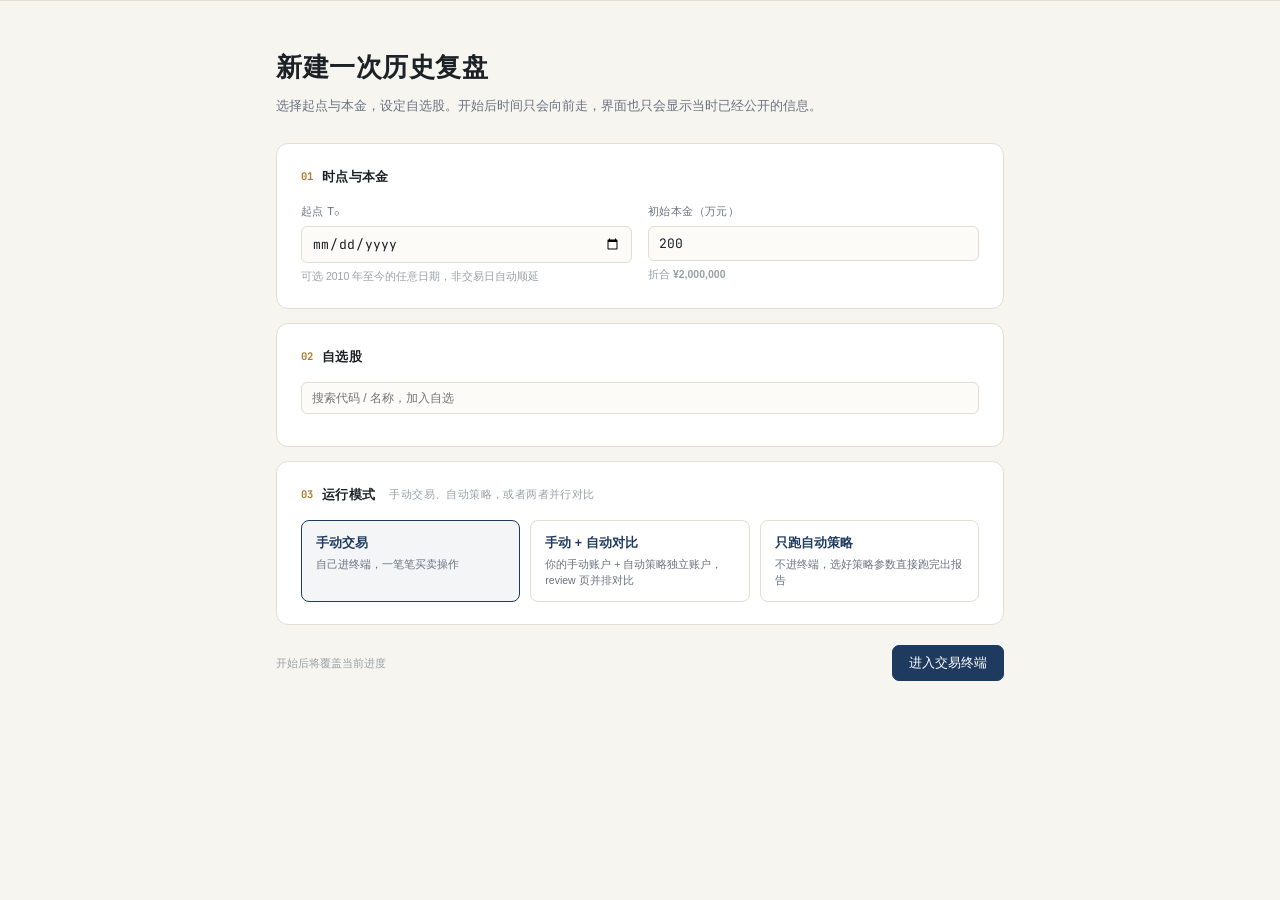
==== commit ab55f269: "复盘页新增分年度收益看板：账户 vs 等权买入持有、超额、盈利/亏损年数与最佳/最差年份" ====
--- a/review.html
+++ b/review.html
@@ -4,12 +4,12 @@
 <meta charset="UTF-8">
 <meta name="viewport" content="width=device-width, initial-scale=1.0">
 <title>复盘报告 · 时光雪球</title>
-<link rel="stylesheet" href="assets/css/app.css?v=20261208">
-<link rel="icon" type="image/svg+xml" href="favicon.svg?v=20261208">
-<link rel="icon" type="image/png" sizes="32x32" href="assets/img/favicon-32.png?v=20261208">
-<link rel="icon" type="image/png" sizes="16x16" href="assets/img/favicon-16.png?v=20261208">
-<link rel="apple-touch-icon" sizes="180x180" href="assets/img/apple-touch-icon.png?v=20261208">
-<link rel="manifest" href="manifest.json?v=20261208">
+<link rel="stylesheet" href="assets/css/app.css?v=20261209">
+<link rel="icon" type="image/svg+xml" href="favicon.svg?v=20261209">
+<link rel="icon" type="image/png" sizes="32x32" href="assets/img/favicon-32.png?v=20261209">
+<link rel="icon" type="image/png" sizes="16x16" href="assets/img/favicon-16.png?v=20261209">
+<link rel="apple-touch-icon" sizes="180x180" href="assets/img/apple-touch-icon.png?v=20261209">
+<link rel="manifest" href="manifest.json?v=20261209">
 <meta name="theme-color" content="#1E3A5F">
 <meta name="apple-mobile-web-app-capable" content="yes">
 <meta name="apple-mobile-web-app-status-bar-style" content="black-translucent">
@@ -47,6 +47,14 @@
     <div id="rvCurve"></div>
   </section>
 
+  <section class="rv-card rv-year-card">
+    <div class="curve-head">
+      <h3>分年度收益 <span id="yearTag">账户 vs 等权买入持有</span></h3>
+    </div>
+    <div class="year-grid" id="yearGrid"></div>
+    <div class="year-foot" id="yearFoot"></div>
+  </section>
+
   <section class="rv-card rv-ops-card">
     <h3>主要操作复盘 <span id="opTag"></span></h3>
     <div class="rv-ops" id="opBody"></div>
@@ -74,13 +82,13 @@
 
 <div id="toast"></div>
 
-<script src="assets/vendor/echarts.min.js?v=20261208"></script>
-<script src="assets/js/store.js?v=20261208"></script>
-<script src="assets/js/market.js?v=20261208"></script>
-<script src="assets/js/glossary.js?v=20261208"></script>
-<script src="assets/js/engine.js?v=20261208"></script>
-<script src="assets/js/strategy.js?v=20261208"></script>
-<script src="assets/js/ui.js?v=20261208"></script>
-<script src="assets/js/pages/review.js?v=20261208"></script>
+<script src="assets/vendor/echarts.min.js?v=20261209"></script>
+<script src="assets/js/store.js?v=20261209"></script>
+<script src="assets/js/market.js?v=20261209"></script>
+<script src="assets/js/glossary.js?v=20261209"></script>
+<script src="assets/js/engine.js?v=20261209"></script>
+<script src="assets/js/strategy.js?v=20261209"></script>
+<script src="assets/js/ui.js?v=20261209"></script>
+<script src="assets/js/pages/review.js?v=20261209"></script>
 </body>
 </html>
--- a/assets/css/app.css
+++ b/assets/css/app.css
@@ -378,7 +378,24 @@
 .rv-card h3 span{font-family:var(--mono);font-size:10px;color:var(--faint);font-weight:400;letter-spacing:0}
 #rvCurve{height:430px}
 #rvMark{height:300px}
-.rv-curve-card,.rv-ops-card{margin-bottom:14px}
+.rv-curve-card,.rv-ops-card,.rv-year-card{margin-bottom:14px}
+.year-grid{display:grid;grid-template-columns:repeat(auto-fill,minmax(150px,1fr));gap:10px}
+.yb-item{border:1px solid var(--rule);border-radius:8px;padding:9px 10px;background:#FBFAF7}
+.yb-top{display:flex;align-items:baseline;justify-content:space-between;gap:6px}
+.yb-top span{font-family:var(--mono);font-size:11px;color:var(--muted)}
+.yb-top span i{font-style:normal;font-size:8px;color:var(--faint);margin-left:4px;letter-spacing:0}
+.yb-top b{font-family:var(--mono);font-size:15px;letter-spacing:-.3px}
+.yb-bar{height:4px;border-radius:2px;background:#EDE8DE;margin:7px 0 6px;overflow:hidden}
+.yb-bar i{display:block;height:100%;border-radius:2px;background:var(--faint)}
+.yb-bar i.up{background:var(--up)}
+.yb-bar i.down{background:var(--down)}
+.yb-sub{display:flex;justify-content:space-between;gap:6px;font-family:var(--mono);font-size:9px;color:var(--faint)}
+.yb-sub span{white-space:nowrap}
+.yb-sub .up{color:var(--up)}
+.yb-sub .down{color:var(--down)}
+.year-foot{display:flex;gap:18px;flex-wrap:wrap;margin-top:11px;font-family:var(--mono);font-size:10px;color:var(--faint)}
+.year-foot b{color:var(--ink);font-weight:600}
+.year-foot em{font-style:normal;margin-left:4px}
 .rv-ops{max-height:none}
 .op-row{display:grid;grid-template-columns:96px minmax(0,1fr) auto;gap:14px;padding:10px 0;border-bottom:1px solid #F6F3EC;align-items:start}
 .op-row:last-child{border-bottom:0}
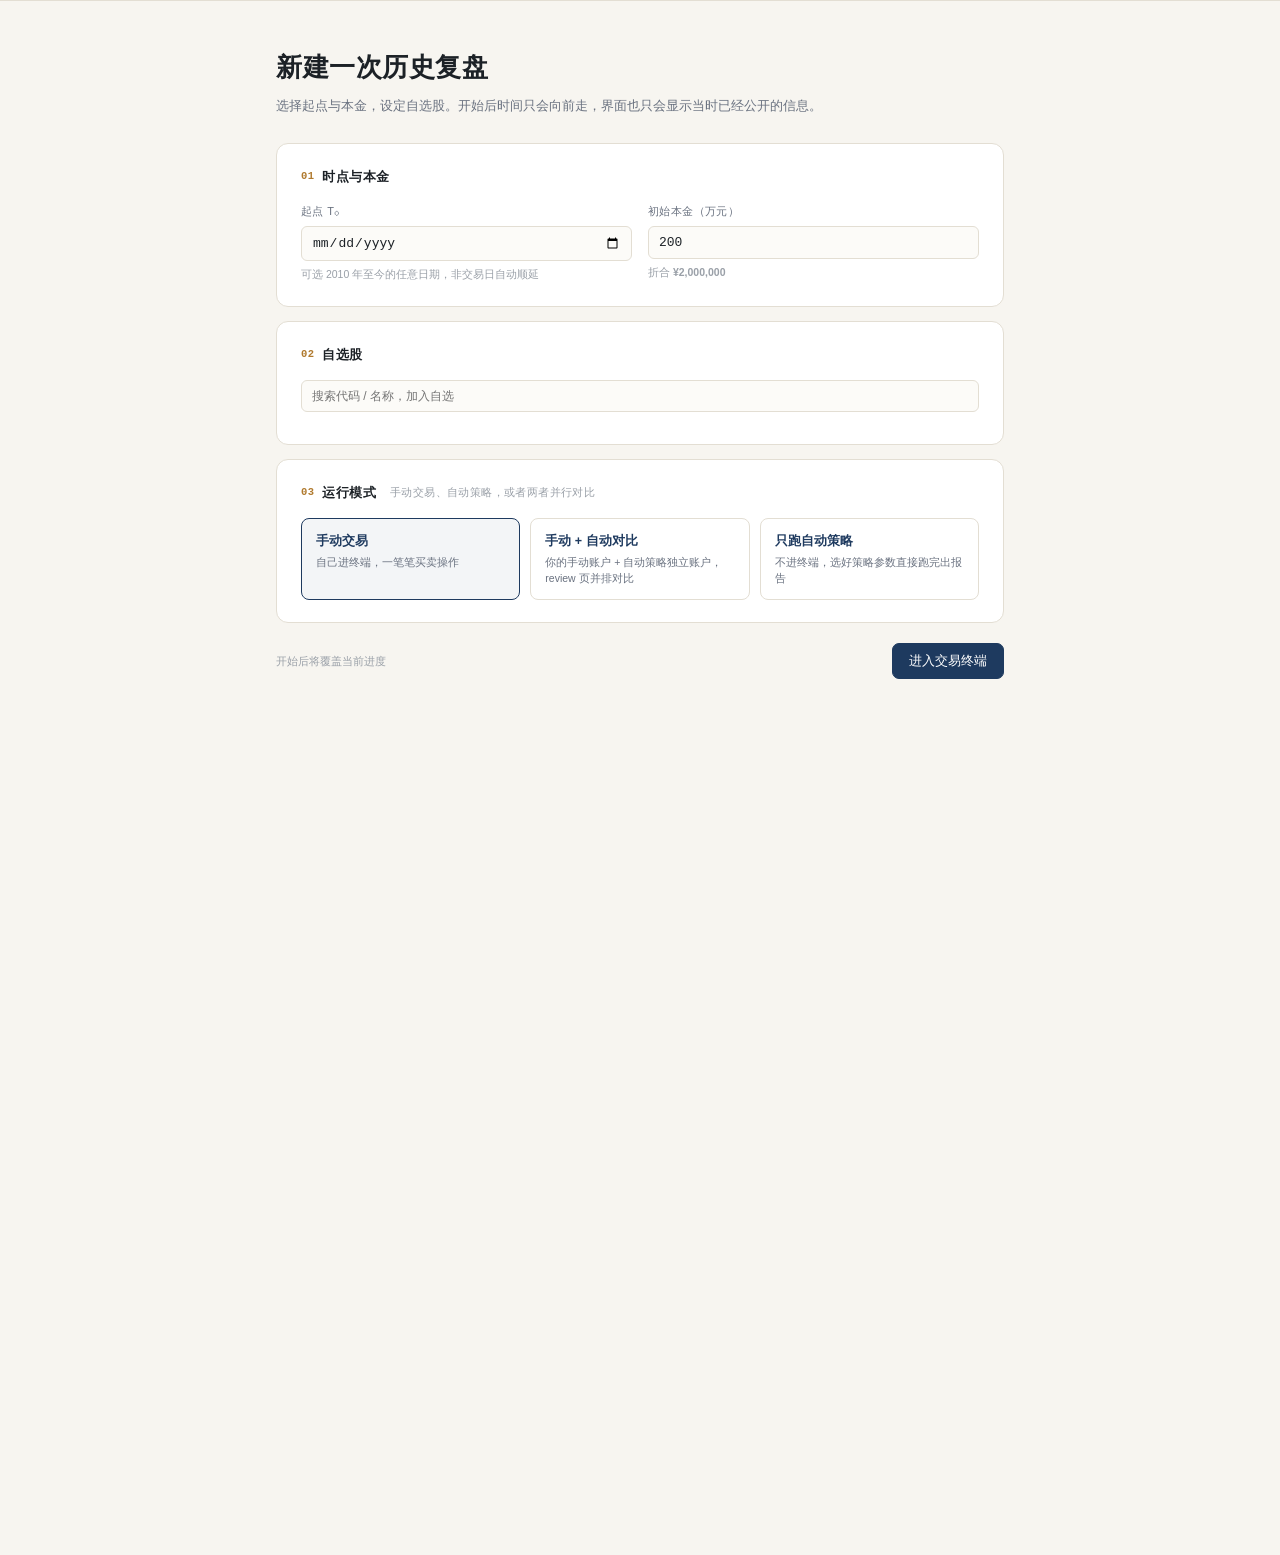
==== commit 63fc3c33: "新增可交易标的 SPY（标普500ETF）：美元计价、1股/手、零佣金；默认不入自选，可在自选页搜索加入" ====
--- a/review.html
+++ b/review.html
@@ -4,12 +4,12 @@
 <meta charset="UTF-8">
 <meta name="viewport" content="width=device-width, initial-scale=1.0">
 <title>复盘报告 · 时光雪球</title>
-<link rel="stylesheet" href="assets/css/app.css?v=20261209">
-<link rel="icon" type="image/svg+xml" href="favicon.svg?v=20261209">
-<link rel="icon" type="image/png" sizes="32x32" href="assets/img/favicon-32.png?v=20261209">
-<link rel="icon" type="image/png" sizes="16x16" href="assets/img/favicon-16.png?v=20261209">
-<link rel="apple-touch-icon" sizes="180x180" href="assets/img/apple-touch-icon.png?v=20261209">
-<link rel="manifest" href="manifest.json?v=20261209">
+<link rel="stylesheet" href="assets/css/app.css?v=20261210">
+<link rel="icon" type="image/svg+xml" href="favicon.svg?v=20261210">
+<link rel="icon" type="image/png" sizes="32x32" href="assets/img/favicon-32.png?v=20261210">
+<link rel="icon" type="image/png" sizes="16x16" href="assets/img/favicon-16.png?v=20261210">
+<link rel="apple-touch-icon" sizes="180x180" href="assets/img/apple-touch-icon.png?v=20261210">
+<link rel="manifest" href="manifest.json?v=20261210">
 <meta name="theme-color" content="#1E3A5F">
 <meta name="apple-mobile-web-app-capable" content="yes">
 <meta name="apple-mobile-web-app-status-bar-style" content="black-translucent">
@@ -82,13 +82,13 @@
 
 <div id="toast"></div>
 
-<script src="assets/vendor/echarts.min.js?v=20261209"></script>
-<script src="assets/js/store.js?v=20261209"></script>
-<script src="assets/js/market.js?v=20261209"></script>
-<script src="assets/js/glossary.js?v=20261209"></script>
-<script src="assets/js/engine.js?v=20261209"></script>
-<script src="assets/js/strategy.js?v=20261209"></script>
-<script src="assets/js/ui.js?v=20261209"></script>
-<script src="assets/js/pages/review.js?v=20261209"></script>
+<script src="assets/vendor/echarts.min.js?v=20261210"></script>
+<script src="assets/js/store.js?v=20261210"></script>
+<script src="assets/js/market.js?v=20261210"></script>
+<script src="assets/js/glossary.js?v=20261210"></script>
+<script src="assets/js/engine.js?v=20261210"></script>
+<script src="assets/js/strategy.js?v=20261210"></script>
+<script src="assets/js/ui.js?v=20261210"></script>
+<script src="assets/js/pages/review.js?v=20261210"></script>
 </body>
 </html>
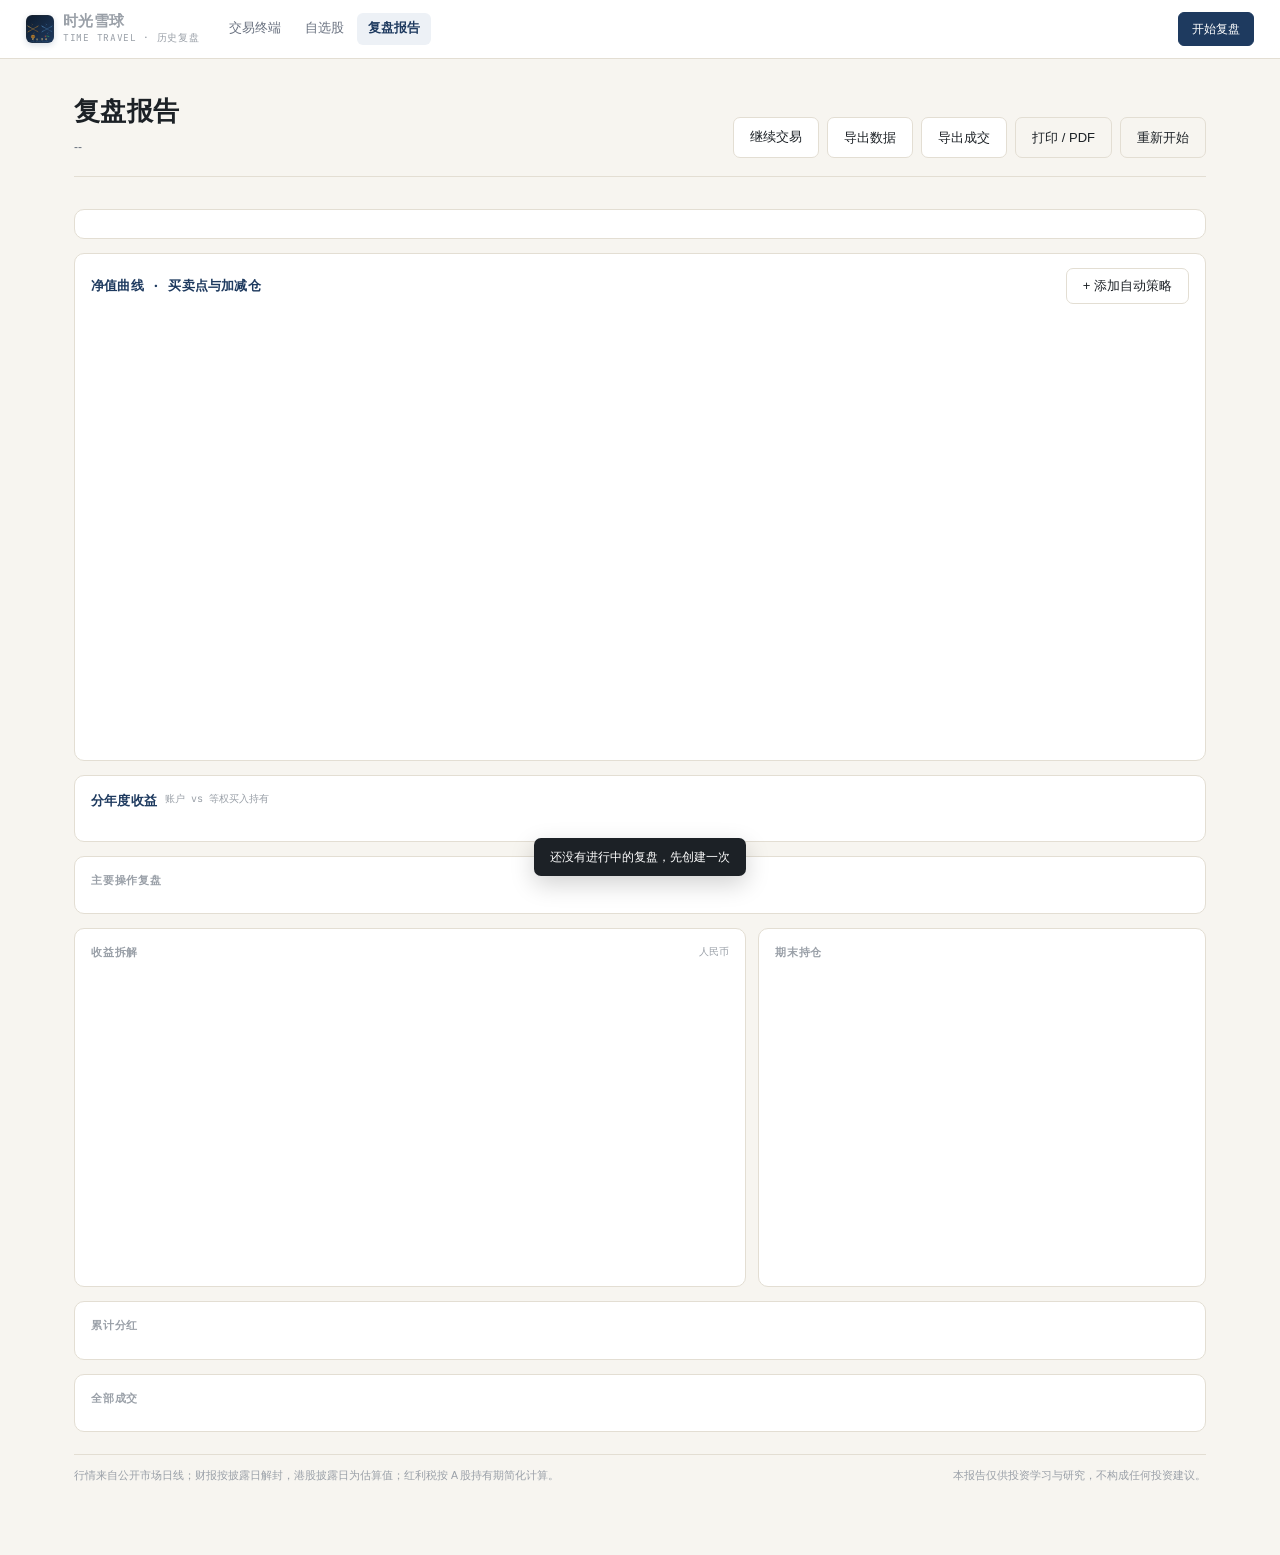
==== commit 09f4de5a: "首页新增新人指引：首次访问自动弹出五步引导，可从首屏按钮随时重看" ====
--- a/review.html
+++ b/review.html
@@ -4,12 +4,12 @@
 <meta charset="UTF-8">
 <meta name="viewport" content="width=device-width, initial-scale=1.0">
 <title>复盘报告 · 时光雪球</title>
-<link rel="stylesheet" href="assets/css/app.css?v=20261210">
-<link rel="icon" type="image/svg+xml" href="favicon.svg?v=20261210">
-<link rel="icon" type="image/png" sizes="32x32" href="assets/img/favicon-32.png?v=20261210">
-<link rel="icon" type="image/png" sizes="16x16" href="assets/img/favicon-16.png?v=20261210">
-<link rel="apple-touch-icon" sizes="180x180" href="assets/img/apple-touch-icon.png?v=20261210">
-<link rel="manifest" href="manifest.json?v=20261210">
+<link rel="stylesheet" href="assets/css/app.css?v=20261211">
+<link rel="icon" type="image/svg+xml" href="favicon.svg?v=20261211">
+<link rel="icon" type="image/png" sizes="32x32" href="assets/img/favicon-32.png?v=20261211">
+<link rel="icon" type="image/png" sizes="16x16" href="assets/img/favicon-16.png?v=20261211">
+<link rel="apple-touch-icon" sizes="180x180" href="assets/img/apple-touch-icon.png?v=20261211">
+<link rel="manifest" href="manifest.json?v=20261211">
 <meta name="theme-color" content="#1E3A5F">
 <meta name="apple-mobile-web-app-capable" content="yes">
 <meta name="apple-mobile-web-app-status-bar-style" content="black-translucent">
@@ -82,13 +82,13 @@
 
 <div id="toast"></div>
 
-<script src="assets/vendor/echarts.min.js?v=20261210"></script>
-<script src="assets/js/store.js?v=20261210"></script>
-<script src="assets/js/market.js?v=20261210"></script>
-<script src="assets/js/glossary.js?v=20261210"></script>
-<script src="assets/js/engine.js?v=20261210"></script>
-<script src="assets/js/strategy.js?v=20261210"></script>
-<script src="assets/js/ui.js?v=20261210"></script>
-<script src="assets/js/pages/review.js?v=20261210"></script>
+<script src="assets/vendor/echarts.min.js?v=20261211"></script>
+<script src="assets/js/store.js?v=20261211"></script>
+<script src="assets/js/market.js?v=20261211"></script>
+<script src="assets/js/glossary.js?v=20261211"></script>
+<script src="assets/js/engine.js?v=20261211"></script>
+<script src="assets/js/strategy.js?v=20261211"></script>
+<script src="assets/js/ui.js?v=20261211"></script>
+<script src="assets/js/pages/review.js?v=20261211"></script>
 </body>
 </html>
--- a/assets/css/app.css
+++ b/assets/css/app.css
@@ -741,3 +741,43 @@
   .cyc-cycles{grid-template-columns:1fr}
   .cyc-turn .row{grid-template-columns:minmax(0,1fr) 54px 68px 46px}
 }
+
+/* 新人指引 */
+body.g-open{overflow:hidden}
+.guide-mask{position:fixed;inset:0;z-index:120;display:flex;align-items:center;justify-content:center;padding:20px;background:rgba(18,24,31,.48);backdrop-filter:blur(3px);animation:gFade .18s ease}
+.guide-mask[hidden]{display:none}
+.guide-card{width:min(600px,100%);max-height:90vh;overflow:auto;background:#fff;border:1px solid var(--rule);border-radius:12px;box-shadow:0 30px 80px rgba(0,0,0,.24);padding:22px 26px 18px;animation:gIn .22s ease}
+.g-head{display:flex;align-items:flex-start;justify-content:space-between;gap:16px;border-bottom:1px solid var(--rule);padding-bottom:14px}
+.g-eyebrow{font-family:var(--mono);font-size:9px;letter-spacing:1.4px;color:var(--faint)}
+.g-head h3{margin:5px 0 0;font-size:20px;letter-spacing:-.3px;color:var(--ink)}
+.g-close{flex:none;width:26px;height:26px;padding:0;border:1px solid var(--rule);border-radius:50%;background:#fff;color:var(--muted);font-size:15px;line-height:1;cursor:pointer}
+.g-close:hover{border-color:var(--accent);color:var(--accent)}
+.g-body{min-height:252px;padding:18px 2px 4px}
+.g-no{font-family:var(--mono);font-size:10px;letter-spacing:1px;color:var(--accent2)}
+.g-step h4{margin:7px 0 9px;font-size:17px;letter-spacing:-.2px;color:var(--ink)}
+.g-step p{margin:0 0 10px;font-size:12.5px;line-height:1.75;color:var(--muted)}
+.g-step ul{margin:0;padding-left:17px;font-size:12px;line-height:1.85;color:var(--muted)}
+.g-step li::marker{color:var(--accent2)}
+.g-tip{margin-top:14px;padding:9px 12px;border-left:2px solid var(--accent2-soft);border-radius:0 5px 5px 0;background:var(--bg2);font-size:11.5px;line-height:1.65;color:var(--muted)}
+.g-tip b{margin-right:4px;color:var(--accent);font-weight:600}
+.g-foot{display:flex;align-items:center;justify-content:space-between;gap:12px;margin-top:6px;padding-top:14px;border-top:1px solid var(--rule)}
+.g-dots{display:flex;align-items:center;gap:5px}
+.g-dots button{width:6px;height:6px;padding:0;border:0;border-radius:3px;background:var(--rule2);cursor:pointer;transition:all .18s}
+.g-dots button:hover{background:var(--faint)}
+.g-dots button.on{width:20px;background:var(--accent)}
+.g-act{display:flex;gap:8px}
+.g-btn{padding:7px 14px;border:1px solid var(--rule);border-radius:6px;background:#fff;color:var(--accent);font-family:inherit;font-size:12px;cursor:pointer;transition:all .15s}
+.g-btn:hover{border-color:var(--accent2)}
+.g-btn.solid{border-color:var(--accent);background:var(--accent);color:#fff}
+.g-btn.solid:hover{background:#16304f}
+@keyframes gFade{from{opacity:0}to{opacity:1}}
+@keyframes gIn{from{opacity:0;transform:translateY(8px) scale(.99)}to{opacity:1;transform:none}}
+@media (max-width:640px){
+  .guide-mask{padding:12px}
+  .guide-card{padding:18px 16px 14px;max-height:94vh}
+  .g-head h3{font-size:17px}
+  .g-body{min-height:0;padding-top:14px}
+  .g-step h4{font-size:15px}
+  .g-foot{flex-wrap:wrap}
+  .g-act{margin-left:auto}
+}
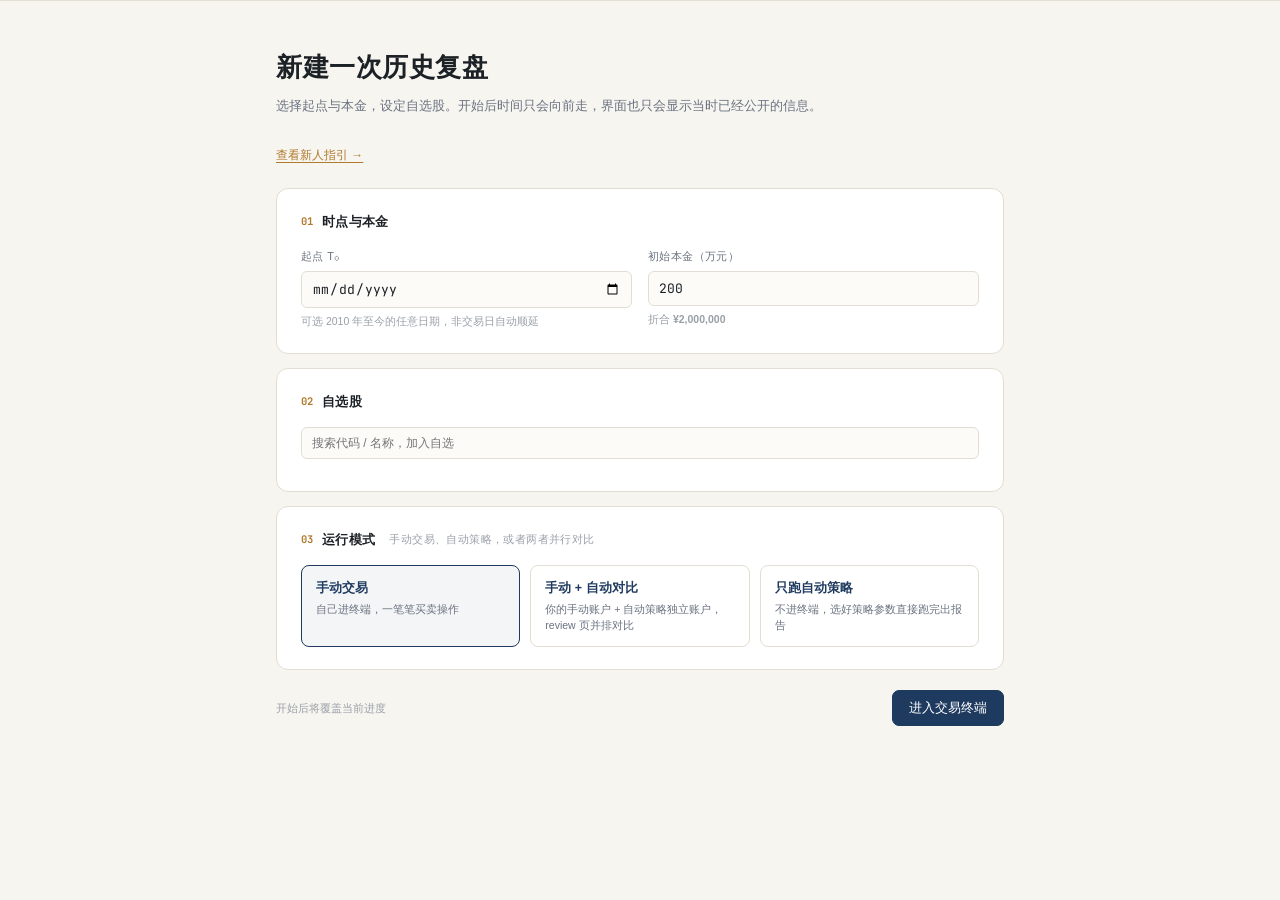
==== commit 3214edaa: "新人指引抽为共用模块，新建复盘页首次访问自动弹出并可从页面链接重看" ====
--- a/review.html
+++ b/review.html
@@ -4,12 +4,12 @@
 <meta charset="UTF-8">
 <meta name="viewport" content="width=device-width, initial-scale=1.0">
 <title>复盘报告 · 时光雪球</title>
-<link rel="stylesheet" href="assets/css/app.css?v=20261211">
-<link rel="icon" type="image/svg+xml" href="favicon.svg?v=20261211">
-<link rel="icon" type="image/png" sizes="32x32" href="assets/img/favicon-32.png?v=20261211">
-<link rel="icon" type="image/png" sizes="16x16" href="assets/img/favicon-16.png?v=20261211">
-<link rel="apple-touch-icon" sizes="180x180" href="assets/img/apple-touch-icon.png?v=20261211">
-<link rel="manifest" href="manifest.json?v=20261211">
+<link rel="stylesheet" href="assets/css/app.css?v=20261213">
+<link rel="icon" type="image/svg+xml" href="favicon.svg?v=20261213">
+<link rel="icon" type="image/png" sizes="32x32" href="assets/img/favicon-32.png?v=20261213">
+<link rel="icon" type="image/png" sizes="16x16" href="assets/img/favicon-16.png?v=20261213">
+<link rel="apple-touch-icon" sizes="180x180" href="assets/img/apple-touch-icon.png?v=20261213">
+<link rel="manifest" href="manifest.json?v=20261213">
 <meta name="theme-color" content="#1E3A5F">
 <meta name="apple-mobile-web-app-capable" content="yes">
 <meta name="apple-mobile-web-app-status-bar-style" content="black-translucent">
@@ -82,13 +82,13 @@
 
 <div id="toast"></div>
 
-<script src="assets/vendor/echarts.min.js?v=20261211"></script>
-<script src="assets/js/store.js?v=20261211"></script>
-<script src="assets/js/market.js?v=20261211"></script>
-<script src="assets/js/glossary.js?v=20261211"></script>
-<script src="assets/js/engine.js?v=20261211"></script>
-<script src="assets/js/strategy.js?v=20261211"></script>
-<script src="assets/js/ui.js?v=20261211"></script>
-<script src="assets/js/pages/review.js?v=20261211"></script>
+<script src="assets/vendor/echarts.min.js?v=20261213"></script>
+<script src="assets/js/store.js?v=20261213"></script>
+<script src="assets/js/market.js?v=20261213"></script>
+<script src="assets/js/glossary.js?v=20261213"></script>
+<script src="assets/js/engine.js?v=20261213"></script>
+<script src="assets/js/strategy.js?v=20261213"></script>
+<script src="assets/js/ui.js?v=20261213"></script>
+<script src="assets/js/pages/review.js?v=20261213"></script>
 </body>
 </html>
--- a/assets/css/app.css
+++ b/assets/css/app.css
@@ -112,6 +112,8 @@
 .setup{max-width:780px;margin:0 auto;padding:44px 26px 70px}
 .setup h1{font-size:26px;font-weight:800;letter-spacing:.5px}
 .setup > p{color:var(--muted);font-size:13px;margin:6px 0 26px}
+.setup-guide{display:inline-block;margin:-16px 0 24px;padding:0;border:0;background:none;color:var(--accent2);font-family:inherit;font-size:12px;cursor:pointer;text-decoration:underline;text-underline-offset:3px}
+.setup-guide:hover{color:var(--accent)}
 .form-card{background:#fff;border:1px solid var(--rule);border-radius:12px;padding:22px 24px;margin-bottom:14px}
 .form-card h2{font-size:13px;font-weight:700;letter-spacing:.4px;margin-bottom:14px;display:flex;align-items:center;gap:8px}
 .form-card h2 .no{font-family:var(--mono);font-size:10.5px;color:var(--accent2)}
@@ -746,13 +748,13 @@
 body.g-open{overflow:hidden}
 .guide-mask{position:fixed;inset:0;z-index:120;display:flex;align-items:center;justify-content:center;padding:20px;background:rgba(18,24,31,.48);backdrop-filter:blur(3px);animation:gFade .18s ease}
 .guide-mask[hidden]{display:none}
-.guide-card{width:min(600px,100%);max-height:90vh;overflow:auto;background:#fff;border:1px solid var(--rule);border-radius:12px;box-shadow:0 30px 80px rgba(0,0,0,.24);padding:22px 26px 18px;animation:gIn .22s ease}
-.g-head{display:flex;align-items:flex-start;justify-content:space-between;gap:16px;border-bottom:1px solid var(--rule);padding-bottom:14px}
+.guide-card{display:flex;flex-direction:column;width:min(600px,100%);max-height:90vh;overflow:hidden;background:#fff;border:1px solid var(--rule);border-radius:12px;box-shadow:0 30px 80px rgba(0,0,0,.24);padding:22px 26px 18px;animation:gIn .22s ease}
+.g-head{flex:none;display:flex;align-items:flex-start;justify-content:space-between;gap:16px;border-bottom:1px solid var(--rule);padding-bottom:14px}
 .g-eyebrow{font-family:var(--mono);font-size:9px;letter-spacing:1.4px;color:var(--faint)}
 .g-head h3{margin:5px 0 0;font-size:20px;letter-spacing:-.3px;color:var(--ink)}
 .g-close{flex:none;width:26px;height:26px;padding:0;border:1px solid var(--rule);border-radius:50%;background:#fff;color:var(--muted);font-size:15px;line-height:1;cursor:pointer}
 .g-close:hover{border-color:var(--accent);color:var(--accent)}
-.g-body{min-height:252px;padding:18px 2px 4px}
+.g-body{flex:1 1 auto;min-height:252px;overflow-y:auto;overscroll-behavior:contain;padding:18px 2px 4px}
 .g-no{font-family:var(--mono);font-size:10px;letter-spacing:1px;color:var(--accent2)}
 .g-step h4{margin:7px 0 9px;font-size:17px;letter-spacing:-.2px;color:var(--ink)}
 .g-step p{margin:0 0 10px;font-size:12.5px;line-height:1.75;color:var(--muted)}
@@ -760,7 +762,7 @@
 .g-step li::marker{color:var(--accent2)}
 .g-tip{margin-top:14px;padding:9px 12px;border-left:2px solid var(--accent2-soft);border-radius:0 5px 5px 0;background:var(--bg2);font-size:11.5px;line-height:1.65;color:var(--muted)}
 .g-tip b{margin-right:4px;color:var(--accent);font-weight:600}
-.g-foot{display:flex;align-items:center;justify-content:space-between;gap:12px;margin-top:6px;padding-top:14px;border-top:1px solid var(--rule)}
+.g-foot{flex:none;display:flex;align-items:center;justify-content:space-between;gap:12px;margin-top:6px;padding-top:14px;border-top:1px solid var(--rule)}
 .g-dots{display:flex;align-items:center;gap:5px}
 .g-dots button{width:6px;height:6px;padding:0;border:0;border-radius:3px;background:var(--rule2);cursor:pointer;transition:all .18s}
 .g-dots button:hover{background:var(--faint)}
@@ -772,6 +774,9 @@
 .g-btn.solid:hover{background:#16304f}
 @keyframes gFade{from{opacity:0}to{opacity:1}}
 @keyframes gIn{from{opacity:0;transform:translateY(8px) scale(.99)}to{opacity:1;transform:none}}
+@media (max-height:620px){
+  .g-body{min-height:0}
+}
 @media (max-width:640px){
   .guide-mask{padding:12px}
   .guide-card{padding:18px 16px 14px;max-height:94vh}
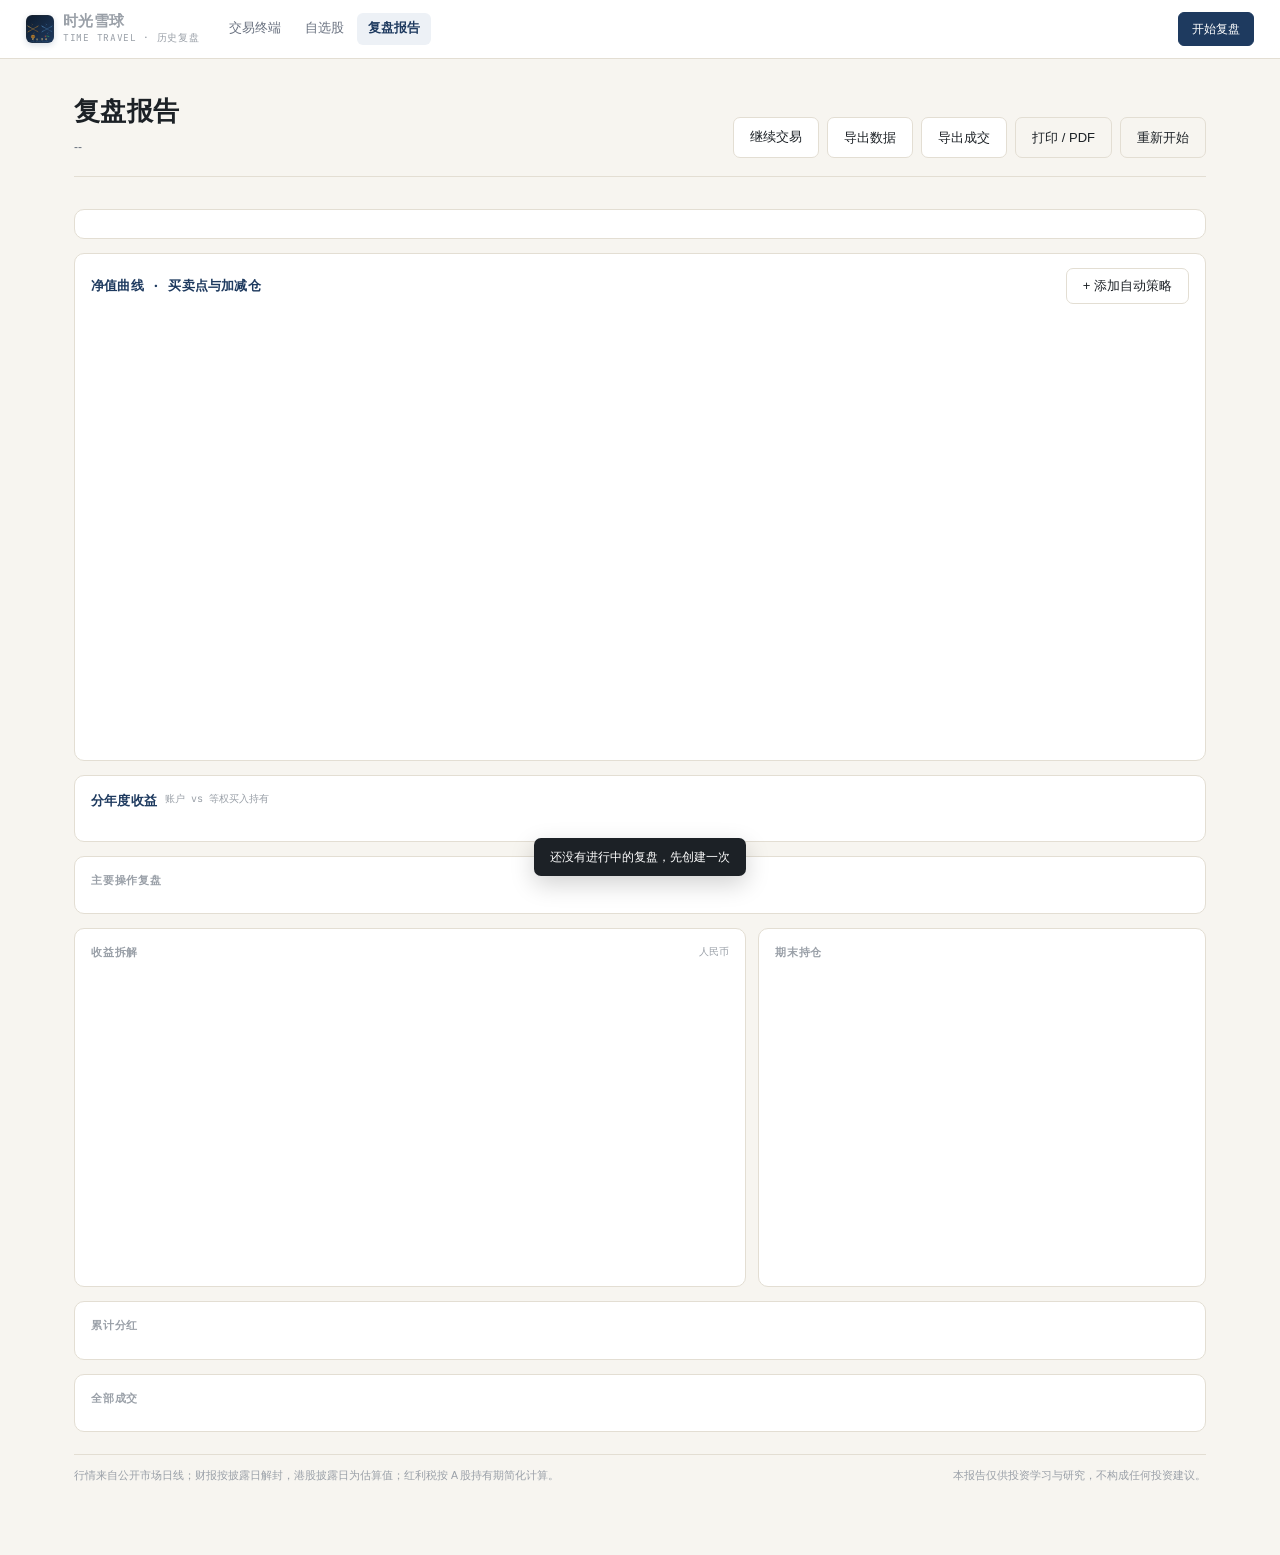
==== commit 971b4ac7: "chore: 网址改为 time-snowball 并 bump 版本" ====
--- a/review.html
+++ b/review.html
@@ -4,12 +4,12 @@
 <meta charset="UTF-8">
 <meta name="viewport" content="width=device-width, initial-scale=1.0">
 <title>复盘报告 · 时光雪球</title>
-<link rel="stylesheet" href="assets/css/app.css?v=20261213">
-<link rel="icon" type="image/svg+xml" href="favicon.svg?v=20261213">
-<link rel="icon" type="image/png" sizes="32x32" href="assets/img/favicon-32.png?v=20261213">
-<link rel="icon" type="image/png" sizes="16x16" href="assets/img/favicon-16.png?v=20261213">
-<link rel="apple-touch-icon" sizes="180x180" href="assets/img/apple-touch-icon.png?v=20261213">
-<link rel="manifest" href="manifest.json?v=20261213">
+<link rel="stylesheet" href="assets/css/app.css?v=20261215">
+<link rel="icon" type="image/svg+xml" href="favicon.svg?v=20261215">
+<link rel="icon" type="image/png" sizes="32x32" href="assets/img/favicon-32.png?v=20261215">
+<link rel="icon" type="image/png" sizes="16x16" href="assets/img/favicon-16.png?v=20261215">
+<link rel="apple-touch-icon" sizes="180x180" href="assets/img/apple-touch-icon.png?v=20261215">
+<link rel="manifest" href="manifest.json?v=20261215">
 <meta name="theme-color" content="#1E3A5F">
 <meta name="apple-mobile-web-app-capable" content="yes">
 <meta name="apple-mobile-web-app-status-bar-style" content="black-translucent">
@@ -82,13 +82,13 @@
 
 <div id="toast"></div>
 
-<script src="assets/vendor/echarts.min.js?v=20261213"></script>
-<script src="assets/js/store.js?v=20261213"></script>
-<script src="assets/js/market.js?v=20261213"></script>
-<script src="assets/js/glossary.js?v=20261213"></script>
-<script src="assets/js/engine.js?v=20261213"></script>
-<script src="assets/js/strategy.js?v=20261213"></script>
-<script src="assets/js/ui.js?v=20261213"></script>
-<script src="assets/js/pages/review.js?v=20261213"></script>
+<script src="assets/vendor/echarts.min.js?v=20261215"></script>
+<script src="assets/js/store.js?v=20261215"></script>
+<script src="assets/js/market.js?v=20261215"></script>
+<script src="assets/js/glossary.js?v=20261215"></script>
+<script src="assets/js/engine.js?v=20261215"></script>
+<script src="assets/js/strategy.js?v=20261215"></script>
+<script src="assets/js/ui.js?v=20261215"></script>
+<script src="assets/js/pages/review.js?v=20261215"></script>
 </body>
 </html>
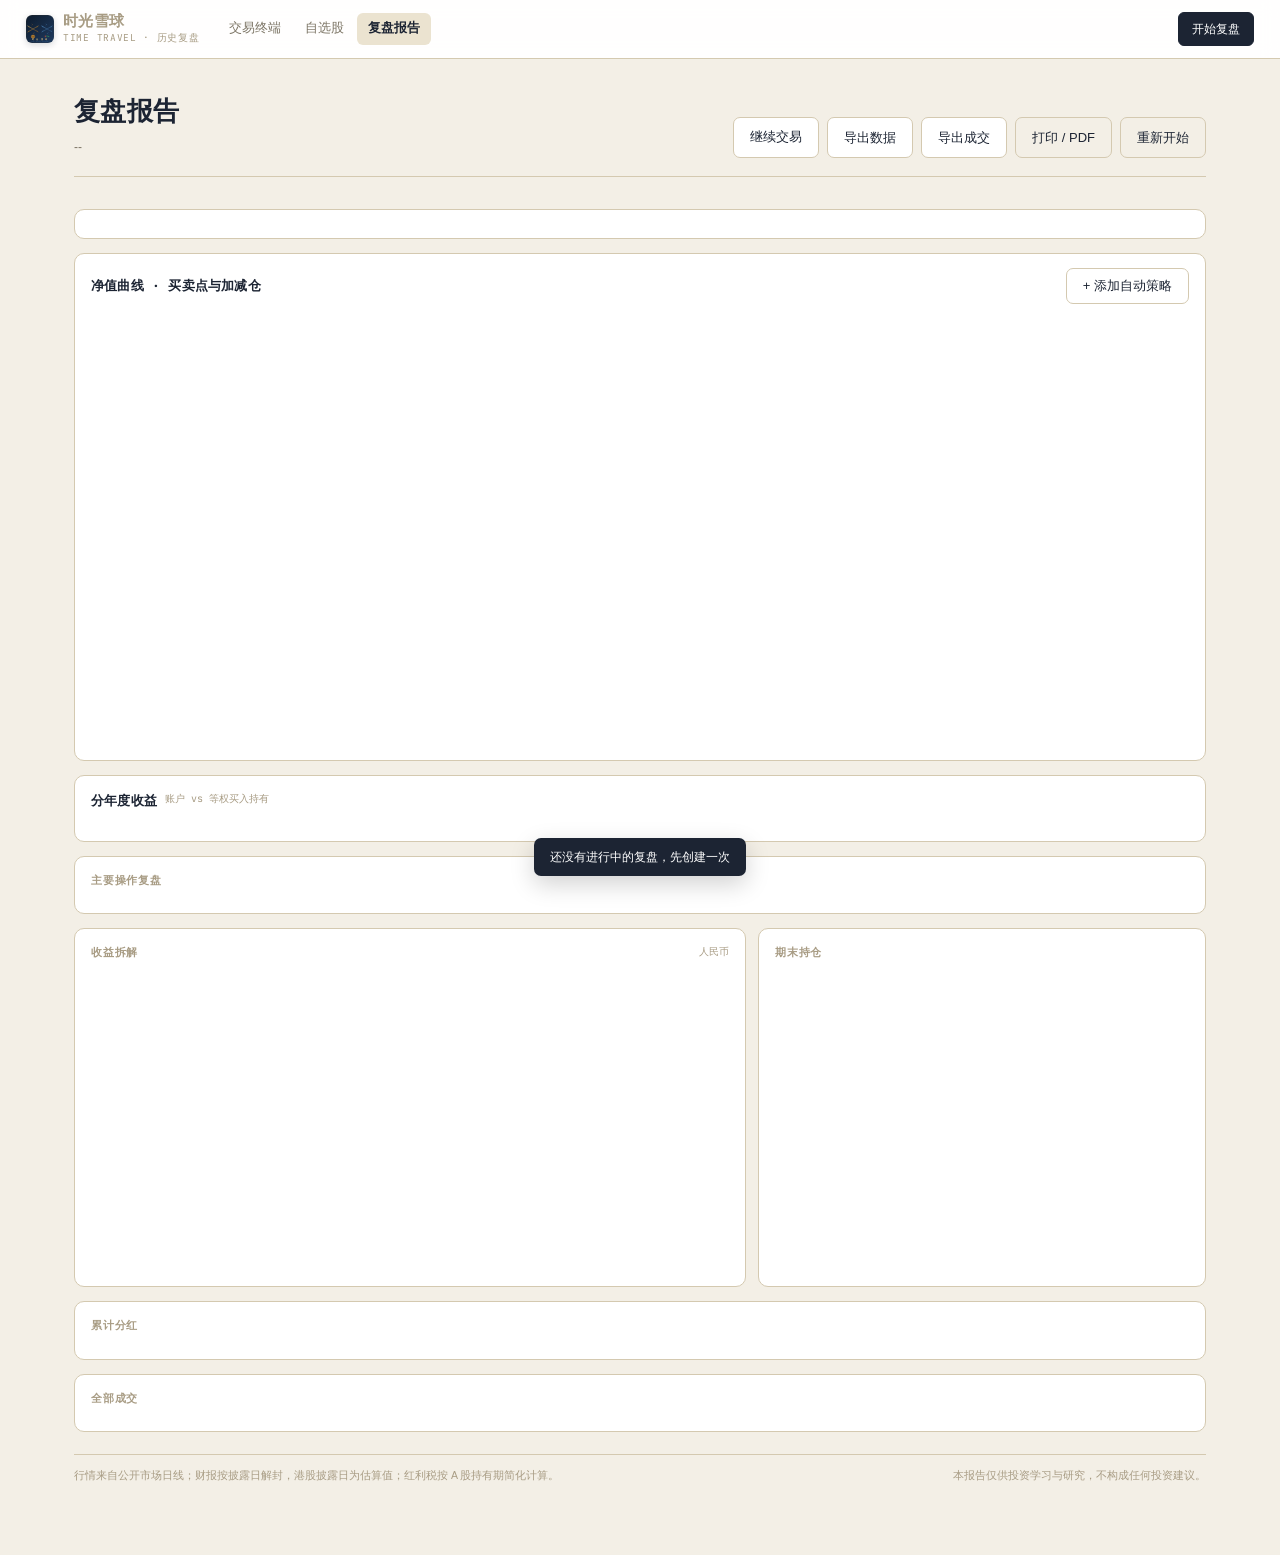
==== commit c33f0b31: "style(全站): 统一配色为老钱风（墨蓝+古金+暖奶油）" ====
--- a/review.html
+++ b/review.html
@@ -10,7 +10,7 @@
 <link rel="icon" type="image/png" sizes="16x16" href="assets/img/favicon-16.png?v=20261215">
 <link rel="apple-touch-icon" sizes="180x180" href="assets/img/apple-touch-icon.png?v=20261215">
 <link rel="manifest" href="manifest.json?v=20261215">
-<meta name="theme-color" content="#1E3A5F">
+<meta name="theme-color" content="#1c2433">
 <meta name="apple-mobile-web-app-capable" content="yes">
 <meta name="apple-mobile-web-app-status-bar-style" content="black-translucent">
 <meta name="apple-mobile-web-app-title" content="时光雪球">
--- a/assets/css/app.css
+++ b/assets/css/app.css
@@ -3,23 +3,23 @@
 @font-face{font-family:"JBMono";src:url("../fonts/JetBrainsMono-Bold.ttf") format("truetype");font-weight:700;font-display:swap}
 
 :root{
-  --bg:#F7F5F0;
-  --bg2:#FFFFFF;
-  --ink:#1C2126;
-  --muted:#6A7280;
-  --faint:#9AA0A8;
-  --rule:#E3DED3;
-  --rule2:#EFEBE2;
-  --accent:#1E3A5F;
-  --accent2:#B07A2E;
-  --accent-soft:#EDF1F6;
-  --accent2-soft:#FAF3E6;
-  --up:#C0453B;
-  --down:#2E7D5B;
+  --bg:#f3efe6;
+  --bg2:#fbf8f0;
+  --ink:#1c2433;
+  --muted:#7d7566;
+  --faint:#a89c84;
+  --rule:#d4c9b0;
+  --rule2:#e8e0cf;
+  --accent:#1c2433;
+  --accent2:#a8854a;
+  --accent-soft:#ebe3d0;
+  --accent2-soft:#f6f1e6;
+  --up:#8a3a3a;
+  --down:#2e5d4a;
   --mono:"JBMono","SF Mono",Menlo,Consolas,monospace;
   --sans:-apple-system,BlinkMacSystemFont,"PingFang SC","Hiragino Sans GB","Microsoft YaHei",sans-serif;
   --radius:10px;
-  --shadow:0 10px 30px rgba(28,33,38,.06);
+  --shadow:0 10px 30px rgba(28,36,51,.06);
 }
 
 *{margin:0;padding:0;box-sizing:border-box}
@@ -40,7 +40,7 @@
 .head-in{max-width:1440px;margin:0 auto;display:flex;align-items:center;gap:18px;padding:10px 26px;min-height:58px}
 .brand{display:flex;align-items:center;gap:9px;color:var(--accent);flex:0 0 auto}
 .brand svg{width:22px;height:22px;stroke:currentColor;fill:none;stroke-width:1.7;stroke-linecap:round;stroke-linejoin:round}
-.brand img{width:28px;height:28px;border-radius:6px;object-fit:contain;box-shadow:0 2px 6px rgba(30,58,95,.18);background:var(--bg2)}
+.brand img{width:28px;height:28px;border-radius:6px;object-fit:contain;box-shadow:0 2px 6px rgba(28,36,51,.18);background:var(--bg2)}
 .brand b{font-size:15px;font-weight:800;letter-spacing:.4px;display:block;line-height:1.2}
 .brand span{font-family:var(--mono);font-size:9.5px;color:var(--faint);letter-spacing:.7px;display:block}
 .nav{display:flex;gap:2px;flex:1 1 auto;min-width:0;overflow-x:auto;scrollbar-width:none}
@@ -56,21 +56,21 @@
 .hm b.up{color:var(--up)}
 .hm b.down{color:var(--down)}
 .head-cta{font-size:12px;padding:6px 13px;border-radius:6px;background:var(--accent);color:#fff;border:1px solid var(--accent);white-space:nowrap}
-.head-cta:hover{background:#18304E;text-decoration:none}
+.head-cta:hover{background:#1c2433;text-decoration:none}
 
 /* ---------- 通用 ---------- */
 .wrap{max-width:1120px;margin:0 auto;padding:0 26px}
 .btn{display:inline-flex;align-items:center;justify-content:center;gap:6px;border:1px solid var(--rule);background:#fff;color:var(--ink);font-size:13px;padding:8px 16px;border-radius:7px;transition:all .15s}
-.btn:hover{border-color:#C8BFAB;text-decoration:none}
+.btn:hover{border-color:#d4c9b0;text-decoration:none}
 .btn.solid{background:var(--accent);border-color:var(--accent);color:#fff}
-.btn.solid:hover{background:#18304E}
+.btn.solid:hover{background:#1c2433}
 .btn.gold{background:var(--accent2);border-color:var(--accent2);color:#fff}
-.btn.gold:hover{background:#976726}
+.btn.gold:hover{background:#8a6d3f}
 .btn.ghost{background:transparent}
 .btn:disabled{opacity:.45;cursor:not-allowed}
 .btn svg{width:14px;height:14px;stroke:currentColor;fill:none;stroke-width:1.8;stroke-linecap:round;stroke-linejoin:round}
 .small{font-size:11.5px;color:var(--muted)}
-.tag{display:inline-flex;align-items:center;gap:4px;font-family:var(--mono);font-size:10px;letter-spacing:.6px;color:var(--accent2);border:1px solid #E7D3B3;background:var(--accent2-soft);padding:1px 7px;border-radius:99px}
+.tag{display:inline-flex;align-items:center;gap:4px;font-family:var(--mono);font-size:10px;letter-spacing:.6px;color:var(--accent2);border:1px solid #c9a96e;background:var(--accent2-soft);padding:1px 7px;border-radius:99px}
 .card{background:var(--bg2);border:1px solid var(--rule);border-radius:var(--radius)}
 .sec-title{display:flex;align-items:baseline;justify-content:space-between;gap:12px;margin-bottom:12px}
 .sec-title h2{font-size:17px;font-weight:800;letter-spacing:.3px}
@@ -120,22 +120,22 @@
 .field-row{display:grid;grid-template-columns:1fr 1fr;gap:16px}
 .field{display:flex;flex-direction:column;gap:5px}
 .field label{font-size:11px;color:var(--muted);letter-spacing:.4px}
-.field input{font-family:var(--mono);font-size:13px;padding:8px 10px;border:1px solid var(--rule);border-radius:6px;background:#FCFBF8;color:var(--ink)}
+.field input{font-family:var(--mono);font-size:13px;padding:8px 10px;border:1px solid var(--rule);border-radius:6px;background:#fbf8f0;color:var(--ink)}
 .field input:focus{outline:none;border-color:var(--accent);background:#fff}
 .field .sub{font-size:10.5px;color:var(--faint)}
 .pick-search{position:relative;margin-bottom:10px}
-.pick-search input{width:100%;padding:8px 10px;border:1px solid var(--rule);border-radius:6px;background:#FCFBF8;font-size:12px}
+.pick-search input{width:100%;padding:8px 10px;border:1px solid var(--rule);border-radius:6px;background:#fbf8f0;font-size:12px}
 .pick-search input:focus{outline:none;border-color:var(--accent);background:#fff}
 .pick-results{position:absolute;left:0;right:0;top:calc(100% + 4px);z-index:20;background:#fff;border:1px solid var(--rule);border-radius:8px;box-shadow:var(--shadow);max-height:240px;overflow-y:auto}
 .pick-results.hide{display:none}
 .pick-row{display:flex;align-items:center;gap:8px;padding:8px 12px;font-size:12px;cursor:pointer;border-bottom:1px solid var(--rule2)}
 .pick-row:last-child{border-bottom:0}
-.pick-row:hover{background:#FBFAF6}
+.pick-row:hover{background:#fbf8f0}
 .pick-row b{font-weight:600}
 .pick-row span{font-family:var(--mono);font-size:10px;color:var(--faint)}
 .pick-row em{margin-left:auto;font-style:normal;font-size:11px;color:var(--accent)}
 .chips{display:flex;flex-wrap:wrap;gap:7px}
-.pick-chip{display:inline-flex;align-items:center;gap:7px;border:1px solid var(--rule);background:#FBFAF7;border-radius:99px;padding:4px 6px 4px 11px;font-size:11.5px}
+.pick-chip{display:inline-flex;align-items:center;gap:7px;border:1px solid var(--rule);background:#fbf8f0;border-radius:99px;padding:4px 6px 4px 11px;font-size:11.5px}
 .pick-chip b{font-weight:600}
 .pick-chip span{font-family:var(--mono);font-size:9.5px;color:var(--faint)}
 .pick-chip button{border:0;background:transparent;color:var(--faint);font-size:14px;line-height:1;padding:0 3px}
@@ -150,9 +150,9 @@
 .mode-item b{font-size:12.5px;color:var(--accent);font-weight:700}
 .mode-item span{font-size:10.5px;color:var(--muted);line-height:1.5}
 .mode-item input{display:none}
-.mode-item.on{border-color:var(--accent);background:rgba(30,58,95,.05)}
-
-.preset-box{margin-top:16px;border:1px dashed var(--rule);border-radius:8px;padding:12px 14px;background:#FBFAF7}
+.mode-item.on{border-color:var(--accent);background:rgba(28,36,51,.05)}
+
+.preset-box{margin-top:16px;border:1px dashed var(--rule);border-radius:8px;padding:12px 14px;background:#fbf8f0}
 .preset-head{display:flex;justify-content:space-between;align-items:center;margin-bottom:8px;font-size:11px;color:var(--muted);font-weight:600}
 .preset-note{font-size:10.5px;color:var(--faint);margin:10px 0 0;line-height:1.6}
 .preset-list{display:flex;flex-direction:column;gap:8px}
@@ -174,7 +174,7 @@
 /* ---------- 终端 ---------- */
 .term{max-width:1440px;margin:0 auto;padding:12px 20px 16px;display:flex;flex-direction:column;gap:10px}
 .acct-strip{display:grid;grid-template-columns:repeat(7,minmax(0,1fr)) auto;gap:10px;background:#fff;border:1px solid var(--rule);border-radius:10px;padding:10px 16px}
-.god-bar{display:flex;align-items:center;gap:6px;flex-wrap:wrap;padding:7px 14px;border-top:1px solid var(--rule2);background:#FBFAF7;font-size:11px;color:var(--muted)}
+.god-bar{display:flex;align-items:center;gap:6px;flex-wrap:wrap;padding:7px 14px;border-top:1px solid var(--rule2);background:#fbf8f0;font-size:11px;color:var(--muted)}
 .god-ttl{font-size:10px;letter-spacing:.5px;color:var(--accent);border:1px solid var(--accent-soft);background:var(--accent-soft);border-radius:4px;padding:2px 7px;font-weight:700}
 .god-sel{height:26px;font-size:11px;padding:0 6px}
 .god-x{width:62px;height:26px;font-family:var(--mono);font-size:11px;text-align:center;border:1px solid var(--rule);border-radius:5px;background:#fff;color:var(--ink)}
@@ -202,14 +202,14 @@
 .tb-quick{display:flex;gap:5px;flex-wrap:wrap}
 .tb-quick button{font-size:10.5px;padding:4px 9px;border:1px solid var(--rule);background:#fff;border-radius:5px;color:var(--muted)}
 .tb-quick button:hover{border-color:var(--accent);color:var(--accent)}
-.tb-quick button.gold{border-color:#E7D3B3;background:var(--accent2-soft);color:var(--accent2)}
+.tb-quick button.gold{border-color:#c9a96e;background:var(--accent2-soft);color:var(--accent2)}
 .tb-quick input[type=date]{font-family:var(--mono);font-size:10.5px;border:1px solid var(--rule);background:#fff;border-radius:5px;padding:3px 6px;color:var(--accent)}
-.tb-wait{display:flex;align-items:center;gap:3px;font-size:10px;color:var(--faint);border:1px solid var(--rule2);background:#FCFBF8;border-radius:5px;padding:2px 6px}
+.tb-wait{display:flex;align-items:center;gap:3px;font-size:10px;color:var(--faint);border:1px solid var(--rule2);background:#fbf8f0;border-radius:5px;padding:2px 6px}
 .tb-wait input[type=number]{width:34px;font-family:var(--mono);font-size:10.5px;border:1px solid var(--rule);background:#fff;border-radius:4px;padding:2px 3px;color:var(--ink);text-align:center}
 .tb-wait button{font-size:10px;padding:3px 9px;border:1px solid var(--accent);background:var(--accent);color:#fff;border-radius:4px;line-height:1.3}
-.tb-wait button:hover{background:#162C48}
-.tb-quick button.play{border-color:#C6DDD2;background:#EDF5F0;color:#2E7D5B}
-.tb-quick button.play.on{background:#2E7D5B;border-color:#2E7D5B;color:#fff}
+.tb-wait button:hover{background:#161d2a}
+.tb-quick button.play{border-color:#d4c9b0;background:#e6efe9;color:#2e5d4a}
+.tb-quick button.play.on{background:#2e5d4a;border-color:#2e5d4a;color:#fff}
 .tb-quick button.play:hover{opacity:.88}
 .wc-act button:disabled{opacity:.4;cursor:not-allowed}
 .term-grid{display:grid;grid-template-columns:minmax(0,1fr) 340px;gap:10px;min-height:0;align-items:start}
@@ -219,29 +219,29 @@
 .chart-head h1{font-size:13.5px;font-weight:700}
 .chart-head p{font-size:10px;color:var(--faint);margin-top:2px}
 .chart-tools{display:flex;align-items:center;gap:6px;flex-wrap:wrap}
-.select{font-family:var(--mono);font-size:10.5px;border:1px solid var(--rule);background:#FBFAF7;border-radius:5px;padding:3px 6px;color:var(--accent);max-width:170px}
+.select{font-family:var(--mono);font-size:10.5px;border:1px solid var(--rule);background:#fbf8f0;border-radius:5px;padding:3px 6px;color:var(--accent);max-width:170px}
 .seg{display:inline-flex;border:1px solid var(--rule);border-radius:6px;overflow:hidden;background:#fff}
 .seg button{border:0;border-right:1px solid var(--rule);background:#fff;color:var(--muted);font-size:10px;padding:3px 8px}
 .seg button:last-child{border-right:0}
 .seg button.on{background:var(--accent);color:#fff}
 .growth-period{align-self:center}
 .growth-metric{display:flex;gap:8px;margin:10px 0 6px}
-.growth-metric button{flex:1;text-align:left;border:1px solid var(--rule);background:#FBFAF7;border-radius:7px;padding:8px 10px;color:var(--muted);font-size:11px;font-family:var(--mono);line-height:1.4}
+.growth-metric button{flex:1;text-align:left;border:1px solid var(--rule);background:#fbf8f0;border-radius:7px;padding:8px 10px;color:var(--muted);font-size:11px;font-family:var(--mono);line-height:1.4}
 .growth-metric button b{display:block;font-size:15px;color:var(--ink);font-weight:600;margin-top:3px;font-family:var(--mono)}
 .growth-metric button.on{border-color:var(--accent);background:#fff}
 .growth-metric button.on b{color:var(--accent)}
-.chip{font-family:var(--mono);font-size:9.5px;color:var(--muted);border:1px solid var(--rule);background:#FBFAF7;border-radius:4px;padding:1px 6px;white-space:nowrap}
+.chip{font-family:var(--mono);font-size:9.5px;color:var(--muted);border:1px solid var(--rule);background:#fbf8f0;border-radius:4px;padding:1px 6px;white-space:nowrap}
 .chip-tog{cursor:pointer;transition:color .15s,border-color .15s,background .15s}
 .chip-tog:hover{color:var(--ink);border-color:var(--rule2)}
-.chip-tog.on{color:var(--accent);border-color:rgba(30,58,95,.38);background:rgba(30,58,95,.06)}
-.chip-tog.on::before{content:"";display:inline-block;width:9px;border-top:1.4px dashed #8A93A0;vertical-align:2px;margin-right:4px}
+.chip-tog.on{color:var(--accent);border-color:rgba(28,36,51,.38);background:rgba(28,36,51,.06)}
+.chip-tog.on::before{content:"";display:inline-block;width:9px;border-top:1.4px dashed #7d7566;vertical-align:2px;margin-right:4px}
 .legend-dot{display:inline-block;width:6px;height:6px;border-radius:50%;margin-right:3px;vertical-align:1px}
 .legend-dot.b{background:var(--up)}
 .legend-dot.s{background:var(--down)}
 #chart{width:100%;height:440px}
 .ledger{background:#fff;border:1px solid var(--rule);border-radius:10px;overflow:hidden;flex:0 0 196px;display:flex;flex-direction:column;min-width:0}
 .term-left{min-width:0}
-.ledger-head{display:flex;align-items:center;justify-content:space-between;gap:10px;padding:7px 12px;border-bottom:1px solid var(--rule2);background:#FBFAF7}
+.ledger-head{display:flex;align-items:center;justify-content:space-between;gap:10px;padding:7px 12px;border-bottom:1px solid var(--rule2);background:#fbf8f0}
 .tabs{display:flex;gap:2px}
 .tabs button{border:0;background:transparent;color:var(--muted);font-size:11px;padding:3px 9px;border-radius:4px}
 .tabs button.on{background:#fff;color:var(--accent);font-weight:600;box-shadow:0 1px 2px rgba(0,0,0,.06)}
@@ -249,14 +249,14 @@
 .ledger-body{flex:1 1 auto;overflow:auto}
 .ledger table{width:100%;border-collapse:collapse;font-size:10.5px}
 .ledger th{position:sticky;top:0;background:#fff;color:var(--faint);font-weight:600;font-size:9.5px;letter-spacing:.4px;text-align:left;padding:5px 10px;border-bottom:1px solid var(--rule2);white-space:nowrap;z-index:1}
-.ledger td{padding:5px 10px;border-bottom:1px solid #F6F3EC;white-space:nowrap}
+.ledger td{padding:5px 10px;border-bottom:1px solid #fbf8f0;white-space:nowrap}
 .ledger td.n,.ledger th.n{font-family:var(--mono);text-align:right}
 .ledger td .code{font-family:var(--mono);font-size:9px;color:var(--faint);display:block;line-height:1.2}
 .ledger .buy{color:var(--up);font-weight:600}
 .ledger .sell{color:var(--down);font-weight:600}
 .lbtn{font-size:9.5px;padding:2px 7px;border-radius:4px;border:1px solid var(--rule);background:#fff;color:var(--muted);margin-left:3px}
-.lbtn.buy-b{color:var(--up);border-color:#E8C9C5}
-.lbtn.sell-b{color:var(--down);border-color:#C6DDD2}
+.lbtn.buy-b{color:var(--up);border-color:#f3d9d6}
+.lbtn.sell-b{color:var(--down);border-color:#d4c9b0}
 .empty{padding:18px;text-align:center;color:var(--faint);font-size:11px}
 
 /* 右侧估值栏 */
@@ -265,17 +265,17 @@
 .panel-head span{font-size:9.5px;letter-spacing:1.1px;color:var(--faint);font-family:var(--mono)}
 .panel-head em{font-size:9px;color:var(--faint);font-style:normal}
 .v-grid{display:grid;grid-template-columns:1fr 1fr;gap:7px}
-.v-card{border:1px solid var(--rule2);border-radius:7px;padding:7px 9px;background:#FBFAF7}
+.v-card{border:1px solid var(--rule2);border-radius:7px;padding:7px 9px;background:#fbf8f0}
 .v-card .k{font-size:9.5px;color:var(--muted)}
 .v-card .n{font-family:var(--mono);font-size:16px;font-weight:700;color:var(--accent);line-height:1.3}
 .v-card .s{font-size:9px;color:var(--faint)}
 /* ROE：当下 + 近 1/3/5 年 */
 .roe-row{display:grid;grid-template-columns:1.05fr 1.95fr;gap:7px;margin-top:7px}
-.roe-main{border:1px solid var(--rule2);border-radius:7px;padding:7px 9px;background:#FBFAF7}
+.roe-main{border:1px solid var(--rule2);border-radius:7px;padding:7px 9px;background:#fbf8f0}
 .roe-main .k{font-size:9.5px;color:var(--muted)}
 .roe-main .n{font-family:var(--mono);font-size:16px;font-weight:700;color:var(--accent);line-height:1.3}
 .roe-main .s{font-size:9px;color:var(--faint)}
-.roe-past{display:grid;grid-template-columns:repeat(3,1fr);border:1px solid var(--rule2);border-radius:7px;background:#FBFAF7;padding:7px 0}
+.roe-past{display:grid;grid-template-columns:repeat(3,1fr);border:1px solid var(--rule2);border-radius:7px;background:#fbf8f0;padding:7px 0}
 .roe-past>div{padding:0 9px;border-left:1px dashed var(--rule2);display:flex;flex-direction:column;justify-content:center}
 .roe-past>div:first-child{border-left:0}
 .roe-past span{font-size:9px;color:var(--muted);line-height:1.3}
@@ -288,8 +288,8 @@
 #growth{height:104px;margin:2px 0 8px}
 .table-wrap{max-height:150px;overflow:auto;border:1px solid var(--rule2);border-radius:6px;margin-bottom:10px}
 .table-wrap table{width:100%;border-collapse:collapse;font-size:10px}
-.table-wrap th{position:sticky;top:0;background:#FBFAF7;color:var(--faint);font-weight:600;text-align:left;padding:4px 8px;border-bottom:1px solid var(--rule2);white-space:nowrap;font-size:9px}
-.table-wrap td{padding:4px 8px;border-bottom:1px solid #F6F3EC;white-space:nowrap}
+.table-wrap th{position:sticky;top:0;background:#fbf8f0;color:var(--faint);font-weight:600;text-align:left;padding:4px 8px;border-bottom:1px solid var(--rule2);white-space:nowrap;font-size:9px}
+.table-wrap td{padding:4px 8px;border-bottom:1px solid #fbf8f0;white-space:nowrap}
 .table-wrap td.n,.table-wrap th.n{font-family:var(--mono);text-align:right}
 #curve{height:112px;margin-top:2px}
 
@@ -297,11 +297,11 @@
 .dock{position:sticky;bottom:0;z-index:40;background:rgba(255,255,255,.96);backdrop-filter:blur(8px);border-top:1px solid var(--rule);display:flex;align-items:center;gap:14px;padding:8px 22px;flex-wrap:wrap}
 .dock .target{font-size:11px;color:var(--muted);flex:0 0 auto}
 .dock .target b{color:var(--accent);font-size:12px}
-.dock input[type=number]{width:86px;font-family:var(--mono);font-size:12px;padding:5px 7px;border:1px solid var(--rule);border-radius:5px;background:#FCFBF8;text-align:right}
+.dock input[type=number]{width:86px;font-family:var(--mono);font-size:12px;padding:5px 7px;border:1px solid var(--rule);border-radius:5px;background:#fbf8f0;text-align:right}
 .dock .act{font-size:12px;padding:6px 16px;border-radius:6px;border:1px solid var(--rule);background:#fff}
-.dock .act.buy{color:var(--up);border-color:#E3BDB8}
+.dock .act.buy{color:var(--up);border-color:#f3d9d6}
 .dock .act.buy:hover{background:#FDF4F3}
-.dock .act.sell{color:var(--down);border-color:#BCD9CC}
+.dock .act.sell{color:var(--down);border-color:#d4c9b0}
 .dock .act.sell:hover{background:#F2F9F5}
 .dock .drip{margin-left:auto;display:flex;align-items:center;gap:6px;font-size:10.5px;color:var(--muted)}
 .dock .drip input{accent-color:var(--accent)}
@@ -325,7 +325,7 @@
 .wl-timebar{margin-bottom:12px}
 .wl-grid{display:grid;grid-template-columns:repeat(auto-fill,minmax(262px,1fr));gap:12px}
 .wcard{border:1px solid var(--rule);border-radius:10px;background:#fff;padding:14px 15px 12px;transition:border-color .15s,box-shadow .15s;display:flex;flex-direction:column}
-.wcard:hover{border-color:#C8BFAB;box-shadow:var(--shadow)}
+.wcard:hover{border-color:#d4c9b0;box-shadow:var(--shadow)}
 .wcard.on{border-color:var(--accent);box-shadow:inset 0 0 0 1px var(--accent)}
 .wc-top{display:flex;align-items:baseline;gap:6px;flex-wrap:wrap}
 .wc-top b{font-size:14px}
@@ -340,22 +340,22 @@
 .wf em{display:block;font-family:var(--mono);font-size:9px;font-style:normal;color:var(--muted);white-space:nowrap}
 .wc-mark{display:flex;align-items:center;gap:7px;margin-top:9px;flex-wrap:wrap;min-height:18px}
 .badge{font-size:9.5px;padding:1px 7px;border-radius:20px;border:1px solid;line-height:1.65;white-space:nowrap}
-.badge.low{color:var(--down);background:#EAF3EE;border-color:#C6DDD2}
-.badge.mid{color:var(--accent);background:var(--accent-soft);border-color:#D3DEEC}
-.badge.high{color:var(--up);background:#FBEDEB;border-color:#E8C9C5}
-.badge.none{color:var(--faint);background:#FAF9F6;border-color:var(--rule)}
+.badge.low{color:var(--down);background:#e6efe9;border-color:#d4c9b0}
+.badge.mid{color:var(--accent);background:var(--accent-soft);border-color:#ebe3d0}
+.badge.high{color:var(--up);background:#fbeaea;border-color:#f3d9d6}
+.badge.none{color:var(--faint);background:#fbf8f0;border-color:var(--rule)}
 .wc-mark .grow{font-family:var(--mono);font-size:9px;color:var(--muted);white-space:nowrap;overflow:hidden;text-overflow:ellipsis}
 .wc-hold{display:grid;grid-template-columns:repeat(3,1fr);gap:6px;border-top:1px dashed var(--rule2);padding-top:8px;margin-top:9px}
 .wc-hold span{font-size:9px;color:var(--faint);white-space:nowrap}
 .wc-hold b{display:block;font-family:var(--mono);font-size:11px;font-weight:600;color:var(--ink);letter-spacing:-.2px}
 .wc-act{display:flex;gap:6px;margin-top:auto;padding-top:10px;align-items:center}
 .wc-act button{font-size:10.5px;padding:3px 10px;border-radius:4px;border:1px solid var(--rule);background:#fff;color:var(--muted)}
-.wc-act button.buy{color:var(--up);border-color:#E8C9C5}
-.wc-act button.sell{color:var(--down);border-color:#C6DDD2}
+.wc-act button.buy{color:var(--up);border-color:#f3d9d6}
+.wc-act button.sell{color:var(--down);border-color:#d4c9b0}
 .wc-act button.rm{margin-left:auto;color:var(--faint);border-color:transparent;background:transparent}
 .wc-act button.rm:hover{color:var(--up)}
 .wc-act .lot{font-family:var(--mono);font-size:9.5px;color:var(--faint)}
-.idx-card{background:linear-gradient(180deg,#FBFAF6,#fff 62%);border-style:dashed;border-color:#DCD5C6}
+.idx-card{background:linear-gradient(180deg,#fbf8f0,#fff 62%);border-style:dashed;border-color:#e8e0cf}
 .idx-spark{display:block;width:100%;height:44px;margin:0 0 8px}
 .idx-spark polyline{fill:none;stroke:var(--accent);stroke-width:1.3;stroke-linejoin:round;opacity:.42}
 .idx-stats{display:grid;grid-template-columns:repeat(3,1fr);gap:6px;border-top:1px dashed var(--rule2);padding-top:8px}
@@ -382,7 +382,7 @@
 #rvMark{height:300px}
 .rv-curve-card,.rv-ops-card,.rv-year-card{margin-bottom:14px}
 .year-grid{display:grid;grid-template-columns:repeat(auto-fill,minmax(150px,1fr));gap:10px}
-.yb-item{border:1px solid var(--rule);border-radius:8px;padding:9px 10px;background:#FBFAF7}
+.yb-item{border:1px solid var(--rule);border-radius:8px;padding:9px 10px;background:#fbf8f0}
 .yb-top{display:flex;align-items:baseline;justify-content:space-between;gap:6px}
 .yb-top span{font-family:var(--mono);font-size:11px;color:var(--muted)}
 .yb-top span i{font-style:normal;font-size:8px;color:var(--faint);margin-left:4px;letter-spacing:0}
@@ -399,7 +399,7 @@
 .year-foot b{color:var(--ink);font-weight:600}
 .year-foot em{font-style:normal;margin-left:4px}
 .rv-ops{max-height:none}
-.op-row{display:grid;grid-template-columns:96px minmax(0,1fr) auto;gap:14px;padding:10px 0;border-bottom:1px solid #F6F3EC;align-items:start}
+.op-row{display:grid;grid-template-columns:96px minmax(0,1fr) auto;gap:14px;padding:10px 0;border-bottom:1px solid #fbf8f0;align-items:start}
 .op-row:last-child{border-bottom:0}
 .op-when{font-family:var(--mono);font-size:11px;color:var(--muted);line-height:1.5}
 .op-when b{display:block;color:var(--ink);font-weight:600}
@@ -414,14 +414,14 @@
 .rv-list{max-height:300px;overflow:auto}
 .rv-list table{width:100%;border-collapse:collapse;font-size:11px}
 .rv-list th{position:sticky;top:0;background:#fff;color:var(--faint);font-weight:600;font-size:9.5px;text-align:left;padding:5px 8px;border-bottom:1px solid var(--rule2);white-space:nowrap}
-.rv-list td{padding:5px 8px;border-bottom:1px solid #F6F3EC;white-space:nowrap}
+.rv-list td{padding:5px 8px;border-bottom:1px solid #fbf8f0;white-space:nowrap}
 .rv-list td.n,.rv-list th.n{font-family:var(--mono);text-align:right}
 .rv-foot{margin-top:22px;display:flex;justify-content:space-between;gap:16px;flex-wrap:wrap;font-size:10.5px;color:var(--faint);border-top:1px solid var(--rule);padding-top:12px}
 .rv-style{margin-bottom:14px}
 .rv-style .sty-tags{display:flex;gap:6px;flex-wrap:wrap;margin-bottom:10px}
-.rv-style .sty-tag{font-size:10.5px;padding:3px 9px;border-radius:20px;border:1px solid var(--rule);color:var(--muted);background:#FBFAF7}
+.rv-style .sty-tag{font-size:10.5px;padding:3px 9px;border-radius:20px;border:1px solid var(--rule);color:var(--muted);background:#fbf8f0}
 .rv-style .sty-tag.hi{border-color:var(--accent);color:var(--accent);background:var(--accent-soft)}
-.rv-style .sty-tag.warn{border-color:#D8C3A5;color:#8A5A1E;background:#FBF4E9}
+.rv-style .sty-tag.warn{border-color:#d4c9b0;color:#8a6d3f;background:#FBF4E9}
 .rv-style .sty-grid{display:grid;grid-template-columns:repeat(auto-fit,minmax(104px,1fr));gap:10px;margin-bottom:10px}
 .rv-style .sty-item{min-width:0}
 .rv-style .sty-item span{display:block;font-size:9px;color:var(--faint);letter-spacing:.5px}
@@ -430,7 +430,7 @@
 .rv-style .sty-note b{color:var(--ink)}
 
 /* toast */
-#toast{position:fixed;left:50%;bottom:24px;transform:translateX(-50%) translateY(16px);background:#1C2126;color:#fff;font-size:12px;padding:9px 16px;border-radius:7px;box-shadow:0 8px 24px rgba(0,0,0,.18);opacity:0;pointer-events:none;transition:all .22s;z-index:100;max-width:90vw}
+#toast{position:fixed;left:50%;bottom:24px;transform:translateX(-50%) translateY(16px);background:#1c2433;color:#fff;font-size:12px;padding:9px 16px;border-radius:7px;box-shadow:0 8px 24px rgba(0,0,0,.18);opacity:0;pointer-events:none;transition:all .22s;z-index:100;max-width:90vw}
 #toast.on{opacity:1;transform:translateX(-50%) translateY(0)}
 
 /* ---------- 响应式 ---------- */
@@ -524,8 +524,8 @@
 .strat-modal .btn.ghost{background:#fff;color:var(--accent);border-color:var(--rule)}
 
 /* 行情加载失败兜底 */
-#loadFail{position:fixed;inset:0;z-index:200;display:flex;align-items:center;justify-content:center;background:rgba(247,245,240,.92);padding:20px}
-#loadFail .lf-card{max-width:360px;background:#fff;border:1px solid var(--rule);border-radius:10px;padding:22px 24px;text-align:center;box-shadow:0 10px 30px rgba(22,28,36,.12)}
+#loadFail{position:fixed;inset:0;z-index:200;display:flex;align-items:center;justify-content:center;background:rgba(243,239,230,.92);padding:20px}
+#loadFail .lf-card{max-width:360px;background:#fff;border:1px solid var(--rule);border-radius:10px;padding:22px 24px;text-align:center;box-shadow:0 10px 30px rgba(28,36,51,.12)}
 #loadFail b{display:block;font-size:14px;color:var(--accent);margin-bottom:8px}
 #loadFail p{font-size:11.5px;color:var(--muted);line-height:1.7;margin:0 0 16px;word-break:break-all}
 #loadFail button{border:1px solid var(--accent);background:var(--accent);color:#fff;font-size:12px;padding:7px 20px;border-radius:6px;cursor:pointer}
@@ -541,12 +541,12 @@
 .strat-modal .code-chip{display:inline-flex;align-items:center;gap:4px;border:1px solid var(--rule);border-radius:4px;padding:4px 8px;font-size:11px;color:var(--muted);background:#fff;cursor:pointer;transition:all .12s;user-select:none}
 .strat-modal .code-chip i{font-style:normal;font-size:9px;color:var(--faint)}
 .strat-modal .code-chip:hover{border-color:var(--accent2)}
-.strat-modal .code-chip.on{border-color:var(--accent);background:rgba(30,58,95,.06);color:var(--accent);font-weight:600}
+.strat-modal .code-chip.on{border-color:var(--accent);background:rgba(28,36,51,.06);color:var(--accent);font-weight:600}
 .strat-modal .code-chip.on i{color:var(--accent2)}
 .strat-modal .stepper,.strat-modal label > .stepper{display:flex;align-items:center;gap:4px}
 .strat-modal .stepper input{flex:1;min-width:0;text-align:center}
 .strat-modal .stepper button{width:26px;height:28px;border:1px solid var(--rule);background:#fff;border-radius:4px;cursor:pointer;color:var(--accent);font-size:13px;line-height:1;padding:0}
-.strat-modal .stepper button:hover{border-color:var(--accent);background:rgba(30,58,95,.04)}
+.strat-modal .stepper button:hover{border-color:var(--accent);background:rgba(28,36,51,.04)}
 .strat-modal .quick-amt,.strat-modal label > .quick-amt{display:flex;gap:5px;flex-wrap:wrap;margin:6px 0 0}
 .strat-modal .quick-amt button{border:1px solid var(--rule);background:#fff;color:var(--muted);font-size:10px;padding:2px 8px;border-radius:4px;cursor:pointer}
 .strat-modal .quick-amt button:hover,.strat-modal .quick-amt button.on{border-color:var(--accent2);color:var(--accent2)}
@@ -569,9 +569,9 @@
 .tb-save{display:flex;gap:6px;align-items:center;flex:0 0 auto}
 .tb-save button{font-size:10.5px;padding:4px 11px;border:1px solid var(--rule);background:#fff;border-radius:5px;color:var(--accent)}
 .tb-save button:hover{border-color:var(--accent);background:var(--accent-soft)}
-.mask{position:fixed;inset:0;z-index:90;display:none;align-items:center;justify-content:center;padding:18px;background:rgba(22,28,36,.42)}
+.mask{position:fixed;inset:0;z-index:90;display:none;align-items:center;justify-content:center;padding:18px;background:rgba(28,36,51,.42)}
 .mask.on{display:flex}
-.dlg{width:min(640px,100%);max-height:84vh;display:flex;flex-direction:column;background:var(--bg2);border:1px solid var(--rule);border-radius:12px;box-shadow:0 24px 60px rgba(22,28,36,.22)}
+.dlg{width:min(640px,100%);max-height:84vh;display:flex;flex-direction:column;background:var(--bg2);border:1px solid var(--rule);border-radius:12px;box-shadow:0 24px 60px rgba(28,36,51,.22)}
 .dlg-head{display:flex;align-items:flex-start;justify-content:space-between;gap:12px;padding:15px 18px 11px;border-bottom:1px solid var(--rule2)}
 .dlg-head b{font-size:14.5px;letter-spacing:.2px}
 .dlg-head span{display:block;font-size:10.5px;color:var(--faint);margin-top:2px}
@@ -589,12 +589,12 @@
 .slot-ops{display:flex;gap:6px;flex:0 0 auto}
 .slot-ops button{border:1px solid var(--rule);background:#fff;color:var(--accent);font-size:11px;padding:4px 10px;border-radius:6px}
 .slot-ops button:hover:not(:disabled){border-color:var(--accent);background:var(--accent-soft)}
-.slot-ops button:disabled{color:var(--faint);background:#FAF9F6;cursor:not-allowed}
+.slot-ops button:disabled{color:var(--faint);background:#fbf8f0;cursor:not-allowed}
 .slot-ops .danger,.dlg-foot .danger{color:var(--up)}
-.slot-ops .danger:hover:not(:disabled){border-color:var(--up);background:#FBEDEB}
+.slot-ops .danger:hover:not(:disabled){border-color:var(--up);background:#fbeaea}
 .dlg-foot{display:flex;align-items:center;justify-content:space-between;gap:10px;padding:10px 18px;border-top:1px solid var(--rule2);font-size:10.5px;color:var(--muted)}
 .dlg-foot .danger{border:1px solid var(--rule);background:#fff;font-size:11px;padding:4px 10px;border-radius:6px}
-.dlg-foot .danger:hover:not(:disabled){border-color:var(--up);background:#FBEDEB}
+.dlg-foot .danger:hover:not(:disabled){border-color:var(--up);background:#fbeaea}
 .dlg-foot .danger:disabled{color:var(--faint);border-color:var(--rule2);cursor:not-allowed}
 @media (max-width:640px){
   .dlg{max-height:90vh}
@@ -614,8 +614,8 @@
 .tb-opt input{accent-color:var(--accent);margin:0}
 .tb-opt button{font-size:10.5px;padding:4px 11px;border:1px solid var(--rule);background:#fff;border-radius:5px;color:var(--accent)}
 .tb-opt button:hover{border-color:var(--accent);background:var(--accent-soft)}
-.tb-opt button:disabled{color:var(--faint);border-color:var(--rule2);background:#FCFBF8;cursor:not-allowed}
-.tb-opt button:disabled:hover{background:#FCFBF8;border-color:var(--rule2)}
+.tb-opt button:disabled{color:var(--faint);border-color:var(--rule2);background:#fbf8f0;cursor:not-allowed}
+.tb-opt button:disabled:hover{background:#fbf8f0;border-color:var(--rule2)}
 
 .cyc{background:#fff;border:1px solid var(--rule);border-radius:10px;padding:10px 14px 12px}
 .cyc-head{display:flex;align-items:center;justify-content:space-between;gap:10px;flex-wrap:wrap;padding-bottom:8px;border-bottom:1px solid var(--rule2);margin-bottom:10px}
@@ -628,22 +628,22 @@
 .info-i{display:inline-flex;align-items:center;justify-content:center;width:10px;height:10px;border-radius:50%;border:1px solid currentColor;color:var(--faint);font-size:0;font-style:normal;font-weight:600;line-height:1;cursor:help;opacity:.45;transition:opacity .15s,color .15s;vertical-align:1px}
 .info-i::before{content:"i";font-size:7px;font-weight:600;line-height:1;transform:translateY(-.3px)}
 .gloss:hover .info-i{opacity:.95;color:var(--muted)}
-.info-pop{position:absolute;left:50%;bottom:calc(100% + 8px);transform:translateX(-50%) scale(.95);min-width:220px;max-width:340px;background:#1E2937;color:#F7F5F0;font-size:11.5px;line-height:1.65;padding:11px 13px;border-radius:6px;box-shadow:0 6px 18px rgba(0,0,0,.18);opacity:0;pointer-events:none;transition:opacity .15s, transform .15s;z-index:-1}
-.info-pop::after{content:"";position:absolute;top:100%;left:50%;transform:translateX(-50%);border:5px solid transparent;border-top-color:#1E2937}
+.info-pop{position:absolute;left:50%;bottom:calc(100% + 8px);transform:translateX(-50%) scale(.95);min-width:220px;max-width:340px;background:#1c2433;color:#f3efe6;font-size:11.5px;line-height:1.65;padding:11px 13px;border-radius:6px;box-shadow:0 6px 18px rgba(0,0,0,.18);opacity:0;pointer-events:none;transition:opacity .15s, transform .15s;z-index:-1}
+.info-pop::after{content:"";position:absolute;top:100%;left:50%;transform:translateX(-50%);border:5px solid transparent;border-top-color:#1c2433}
 .gloss.pop-on .info-pop{opacity:1;transform:translateX(-50%) scale(1);z-index:99;pointer-events:auto}
-.info-pop b{color:#F7F5F0;font-weight:700}
+.info-pop b{color:#f3efe6;font-weight:700}
 .info-pop code{background:rgba(255,255,255,.12);padding:1px 5px;border-radius:3px;font-family:var(--mono);font-size:10.5px}
 .info-pop ul{padding-left:14px;margin:4px 0}
 .cyc-act{display:flex;align-items:center;gap:8px}
 .cyc-stamp{font-family:var(--mono);font-size:9.5px;color:var(--faint)}
 .cyc-stamp.stale{color:var(--accent2)}
 .cyc-act button{font-size:10.5px;padding:4px 12px;border:1px solid var(--accent);background:var(--accent);color:#fff;border-radius:5px}
-.cyc-act button:hover{background:#162C48}
+.cyc-act button:hover{background:#161d2a}
 .cyc-act button:disabled{opacity:.55;cursor:default}
 .cyc-empty{font-size:11px;color:var(--muted);padding:16px 4px;text-align:center;line-height:1.9}
 
 .cyc-grid{display:grid;grid-template-columns:minmax(0,1fr) minmax(0,1.12fr);gap:12px}
-.cyc-card{border:1px solid var(--rule2);border-radius:8px;padding:10px 12px;background:#FCFBF8;min-width:0}
+.cyc-card{border:1px solid var(--rule2);border-radius:8px;padding:10px 12px;background:#fbf8f0;min-width:0}
 .cyc-card-h{display:flex;align-items:baseline;justify-content:space-between;gap:8px;margin-bottom:8px}
 .cyc-card-h b{font-size:11.5px;color:var(--accent)}
 .cyc-card-h em{font-style:normal;font-size:9px;color:var(--faint);font-family:var(--mono)}
@@ -653,7 +653,7 @@
 .cyc-stage{min-width:0}
 .cyc-stage .no{font-family:var(--mono);font-size:9px;color:var(--accent2);letter-spacing:.8px;display:block}
 .cyc-stage strong{font-size:17px;color:var(--ink);letter-spacing:.5px;display:block;line-height:1.3}
-.cyc-stage .tag{font-size:9px;color:var(--accent2);border:1px solid #E7D3B3;background:var(--accent2-soft);border-radius:99px;padding:1px 6px;margin:4px 0;display:inline-block}
+.cyc-stage .tag{font-size:9px;color:var(--accent2);border:1px solid #c9a96e;background:var(--accent2-soft);border-radius:99px;padding:1px 6px;margin:4px 0;display:inline-block}
 .cyc-stage p{font-size:10.5px;color:var(--muted);line-height:1.6;margin:3px 0 5px}
 .cyc-stage .rank{font-size:10px;color:var(--accent);font-family:var(--mono);background:var(--accent-soft);border-radius:5px;padding:3px 7px;display:inline-block}
 
@@ -669,7 +669,7 @@
 .cyc-conf{margin-top:7px;border-top:1px dashed var(--rule);padding-top:7px;font-size:10px;color:var(--muted)}
 .cyc-conf>span:first-child{font-family:var(--mono);font-size:9px;color:var(--faint);letter-spacing:.6px}
 .cyc-conf b{font-family:var(--mono);font-size:11px;margin-left:6px}
-.cyc-conf b.lv-high{color:#2E7D5B}
+.cyc-conf b.lv-high{color:#2e5d4a}
 .cyc-conf b.lv-mid{color:var(--accent2)}
 .cyc-conf b.lv-low{color:var(--up)}
 .cyc-conf ul{margin:4px 0 0;padding-left:14px}
@@ -684,8 +684,8 @@
 .cyc-cyc .p{display:flex;align-items:baseline;gap:6px;margin-top:3px;flex-wrap:wrap}
 .cyc-cyc .p strong{font-size:11.5px;color:var(--accent)}
 .cyc-cyc .p em{font-style:normal;font-family:var(--mono);font-size:9px;padding:0 5px;border-radius:99px;border:1px solid var(--rule)}
-.cyc-cyc .p em.up{color:var(--accent2);border-color:#E7D3B3;background:var(--accent2-soft)}
-.cyc-cyc .p em.down{color:var(--accent);border-color:#CFD9E6;background:var(--accent-soft)}
+.cyc-cyc .p em.up{color:var(--accent2);border-color:#c9a96e;background:var(--accent2-soft)}
+.cyc-cyc .p em.down{color:var(--accent);border-color:#ebe3d0;background:var(--accent-soft)}
 .cyc-cyc .p em.flat{color:var(--faint)}
 .cyc-cyc p{font-size:9.5px;color:var(--muted);line-height:1.55;margin-top:3px}
 
@@ -699,18 +699,18 @@
 .cyc-strip .seg.on span{color:rgba(255,255,255,.72)}
 .cyc-hist{margin-top:6px;font-size:9px;color:var(--faint);display:flex;align-items:center;gap:2px;flex-wrap:wrap}
 .cyc-hist i{width:9px;height:9px;border-radius:2px;display:inline-block}
-.cyc-hist i.recession{background:#D9B3AE}
-.cyc-hist i.depression{background:#E7D6A8}
-.cyc-hist i.recovery{background:#A9CDB6}
-.cyc-hist i.overheat{background:#D9B98A}
+.cyc-hist i.recession{background:#f3d9d6}
+.cyc-hist i.depression{background:#ebe3d0}
+.cyc-hist i.recovery{background:#d4c9b0}
+.cyc-hist i.overheat{background:#d4c9b0}
 .cyc-alloc{margin-top:7px;font-size:10px;display:flex;gap:7px;align-items:baseline;flex-wrap:wrap}
-.cyc-alloc span{color:var(--accent2);font-size:9.5px;border:1px solid #E7D3B3;background:var(--accent2-soft);border-radius:99px;padding:1px 7px;white-space:nowrap}
+.cyc-alloc span{color:var(--accent2);font-size:9.5px;border:1px solid #c9a96e;background:var(--accent2-soft);border-radius:99px;padding:1px 7px;white-space:nowrap}
 .cyc-alloc b{color:var(--muted);font-weight:400;font-size:10px}
 
 .cyc-res{margin-top:8px;border-top:1px dashed var(--rule);padding-top:8px;display:flex;gap:8px;align-items:baseline}
 .cyc-res b{font-size:11px;padding:1px 8px;border-radius:99px;white-space:nowrap;font-weight:600}
-.cyc-res.up b{color:#2E7D5B;border:1px solid #C6DDD2;background:#EDF5F0}
-.cyc-res.down b{color:var(--up);border:1px solid #E8C9C5;background:#FBEDEB}
+.cyc-res.up b{color:#2e5d4a;border:1px solid #d4c9b0;background:#e6efe9}
+.cyc-res.down b{color:var(--up);border:1px solid #f3d9d6;background:#fbeaea}
 .cyc-res.flat b{color:var(--muted);border:1px solid var(--rule);background:#fff}
 .cyc-res span{font-size:10px;color:var(--muted);line-height:1.6}
 
@@ -721,11 +721,11 @@
 .cyc-turn .row .now{font-family:var(--mono);font-size:9px;color:var(--faint);text-align:right}
 .cyc-turn .row em{font-style:normal;font-size:9px;text-align:center;border-radius:99px;padding:0 5px}
 .cyc-turn .na{font-size:10px;color:var(--faint);padding:4px 0}
-.s-done{color:#2E7D5B;background:#EDF5F0}
+.s-done{color:#2e5d4a;background:#e6efe9}
 .s-fresh{color:var(--accent2);background:var(--accent2-soft)}
 .s-pending{color:var(--faint);background:#F4F2EC}
-.cyc-order{margin-top:6px;font-size:9.5px;color:var(--muted);background:#F7F5F0;border-radius:5px;padding:4px 7px}
-.cyc-order.bad{color:var(--up);background:#FBEDEB}
+.cyc-order{margin-top:6px;font-size:9.5px;color:var(--muted);background:#f3efe6;border-radius:5px;padding:4px 7px}
+.cyc-order.bad{color:var(--up);background:#fbeaea}
 
 .cyc-sum{margin-top:10px;border-top:1px solid var(--rule2);padding-top:9px}
 .cyc-sum ul{margin:0;padding-left:16px}
@@ -771,7 +771,7 @@
 .g-btn{padding:7px 14px;border:1px solid var(--rule);border-radius:6px;background:#fff;color:var(--accent);font-family:inherit;font-size:12px;cursor:pointer;transition:all .15s}
 .g-btn:hover{border-color:var(--accent2)}
 .g-btn.solid{border-color:var(--accent);background:var(--accent);color:#fff}
-.g-btn.solid:hover{background:#16304f}
+.g-btn.solid:hover{background:#1c2433}
 @keyframes gFade{from{opacity:0}to{opacity:1}}
 @keyframes gIn{from{opacity:0;transform:translateY(8px) scale(.99)}to{opacity:1;transform:none}}
 @media (max-height:620px){
